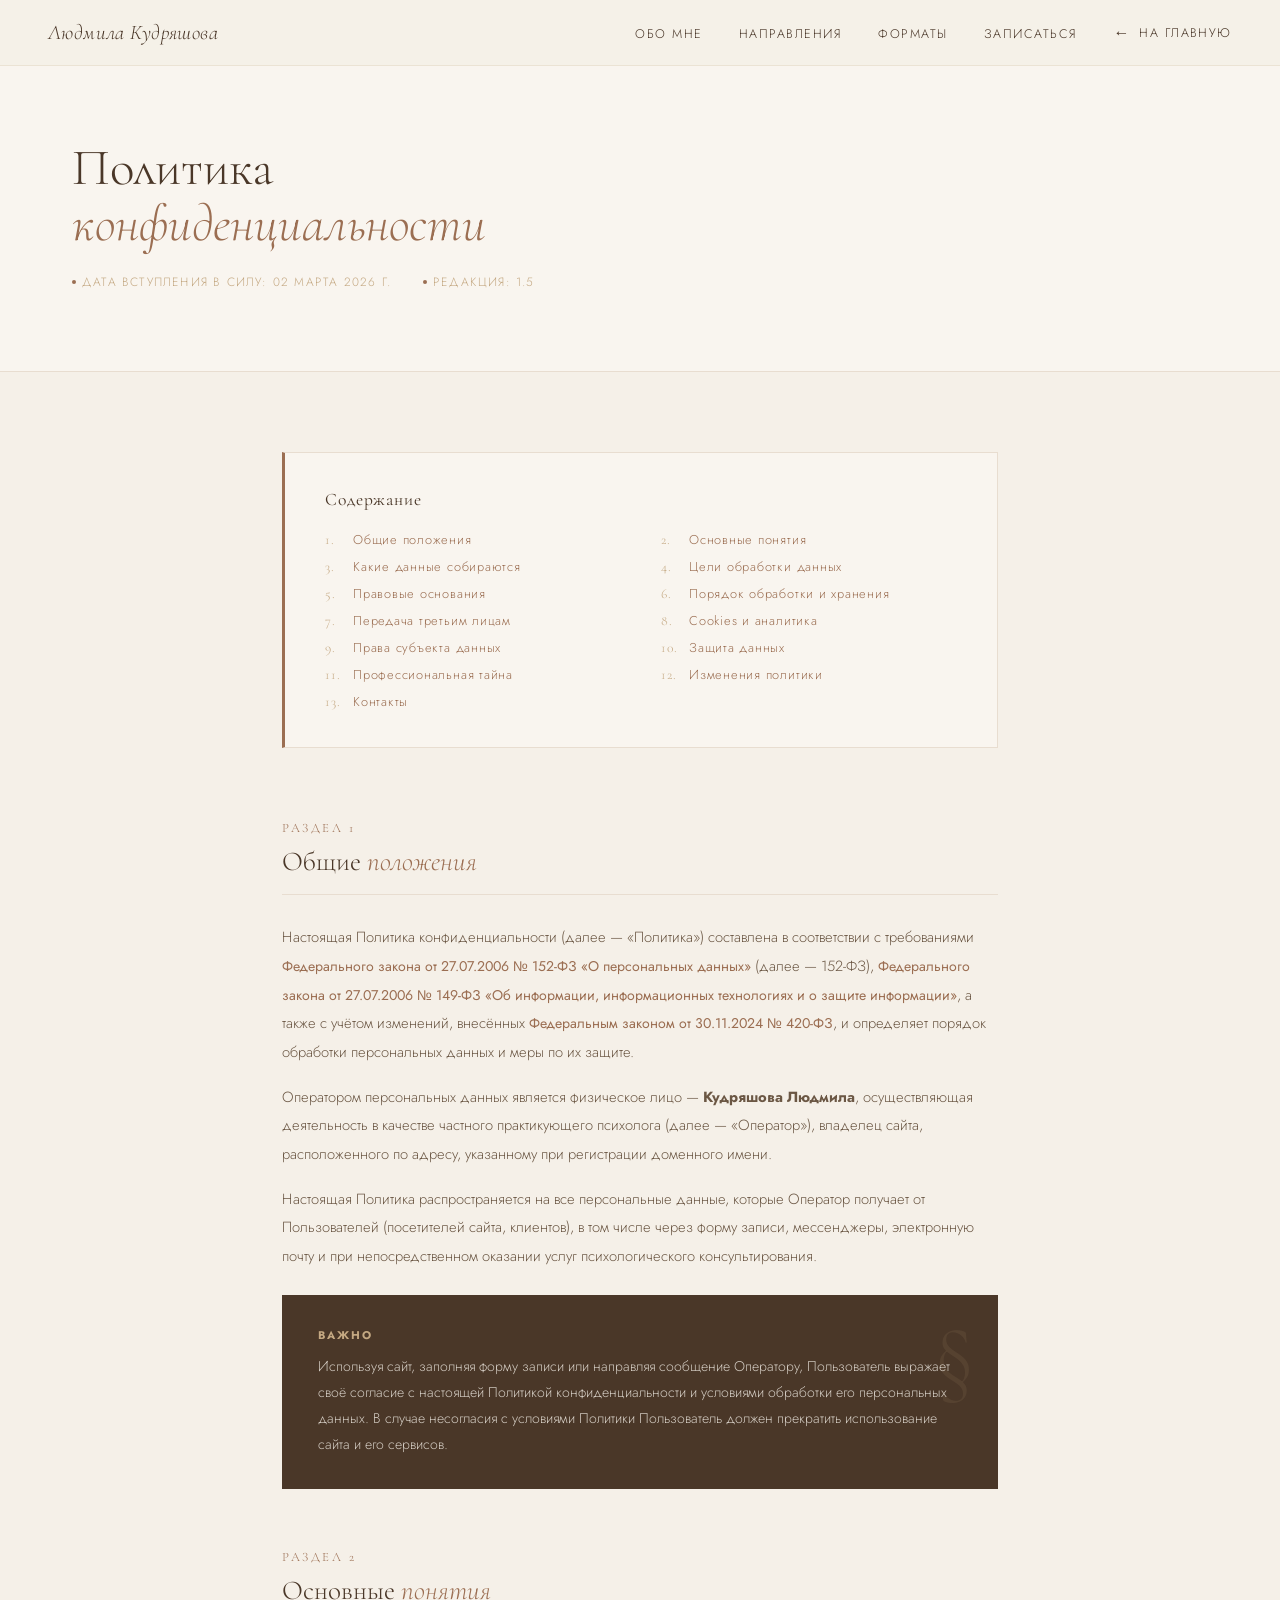
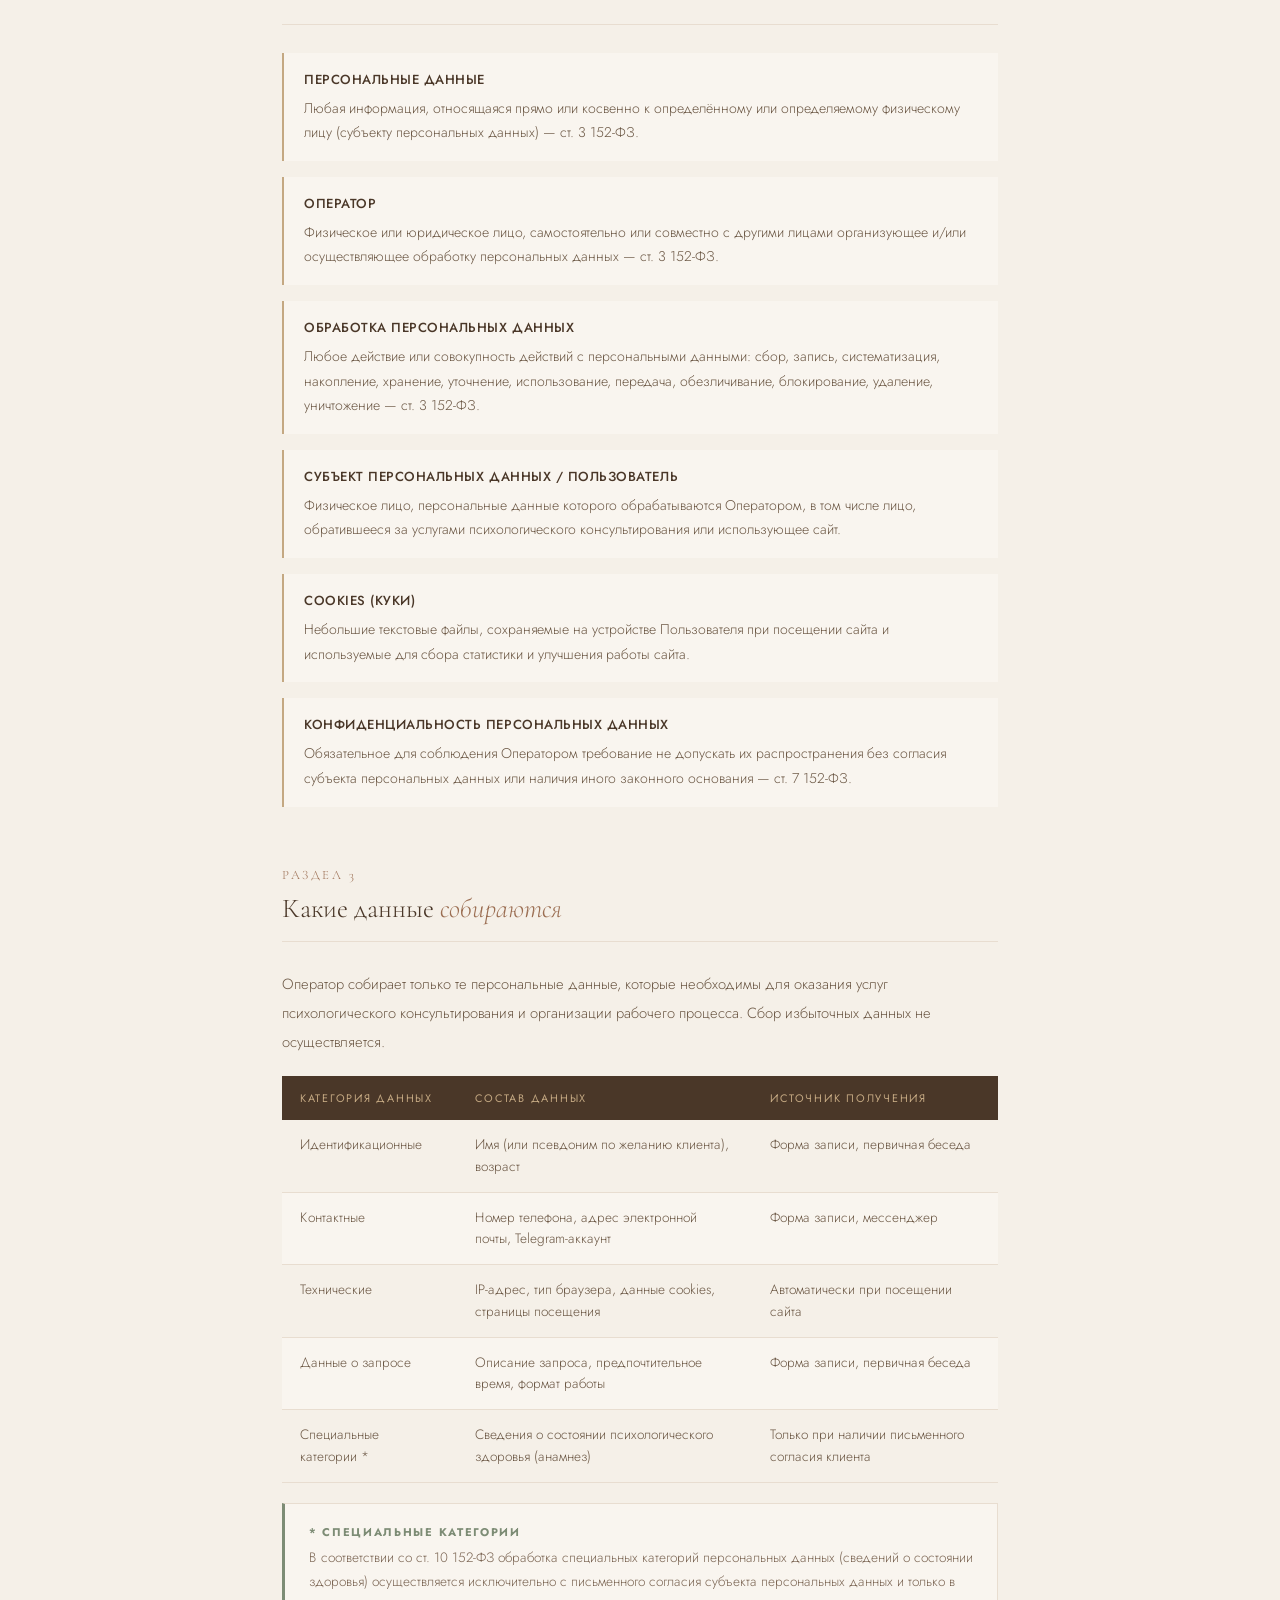
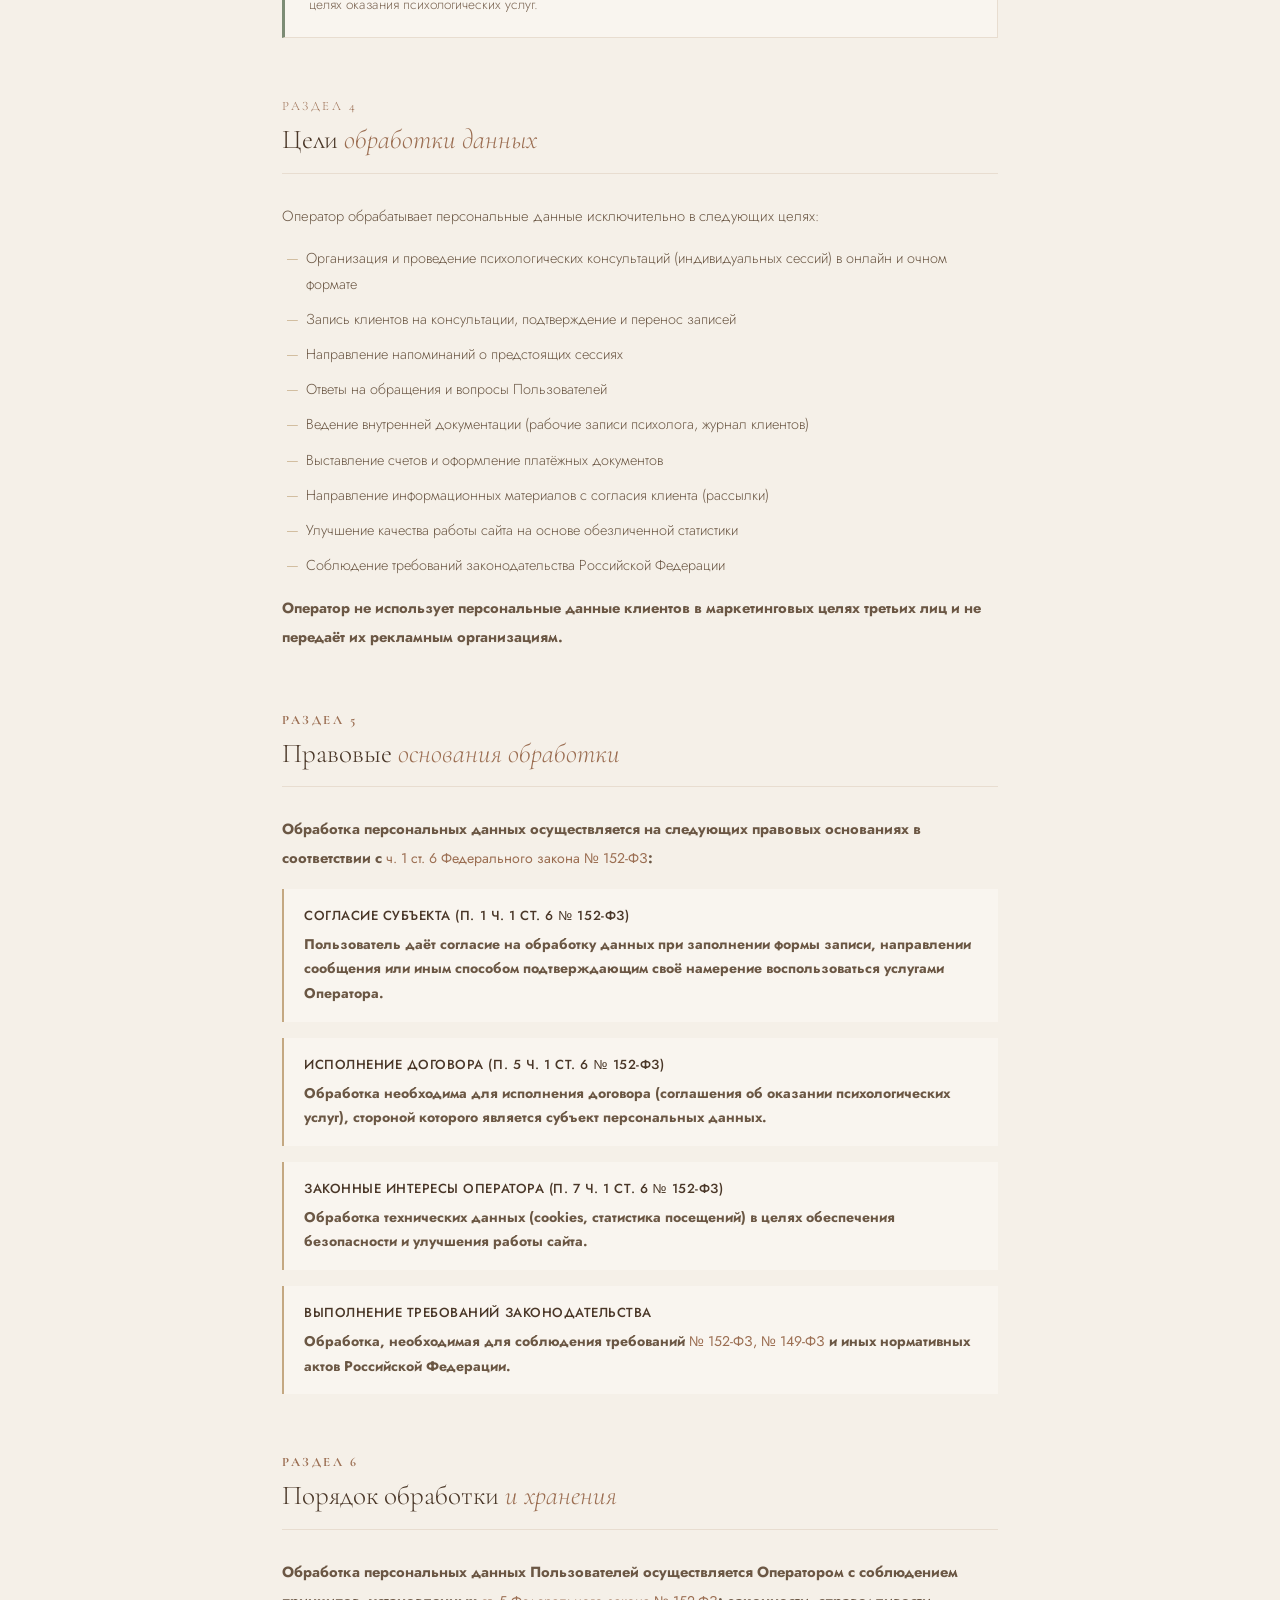
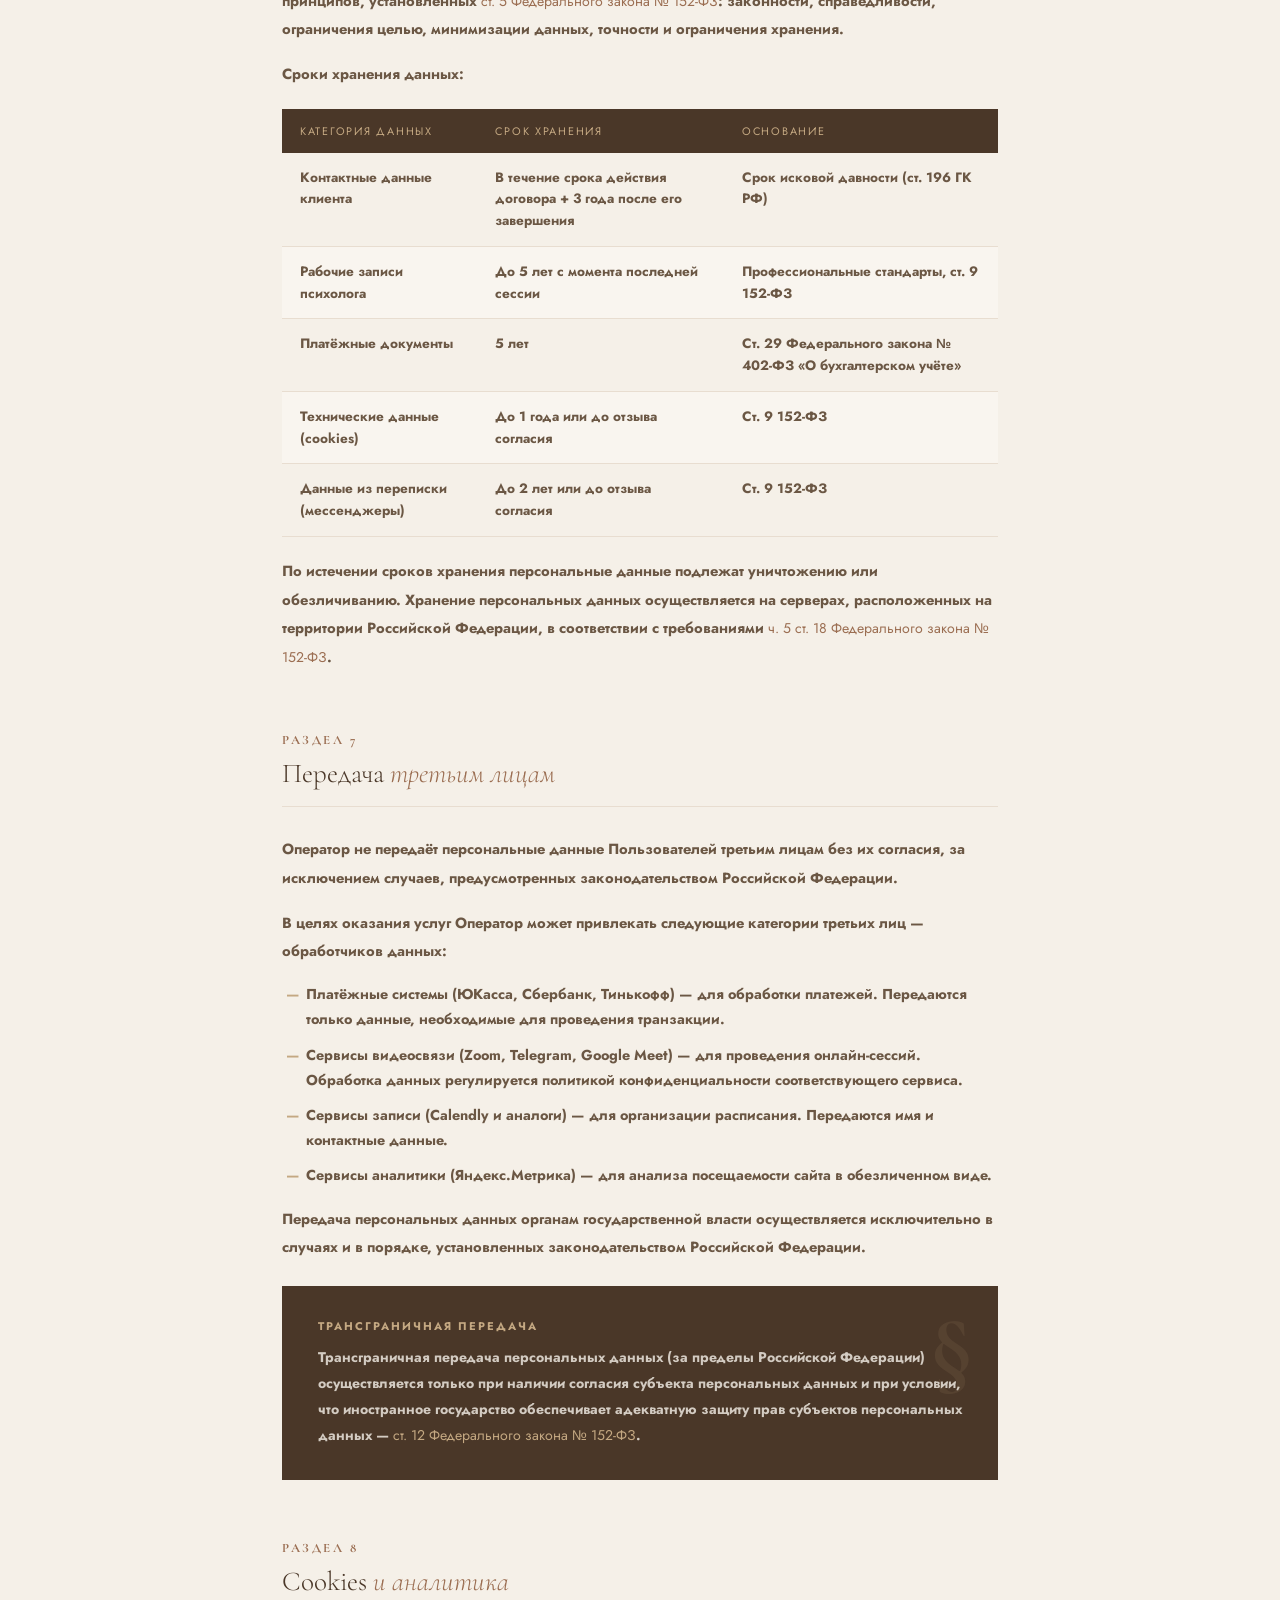
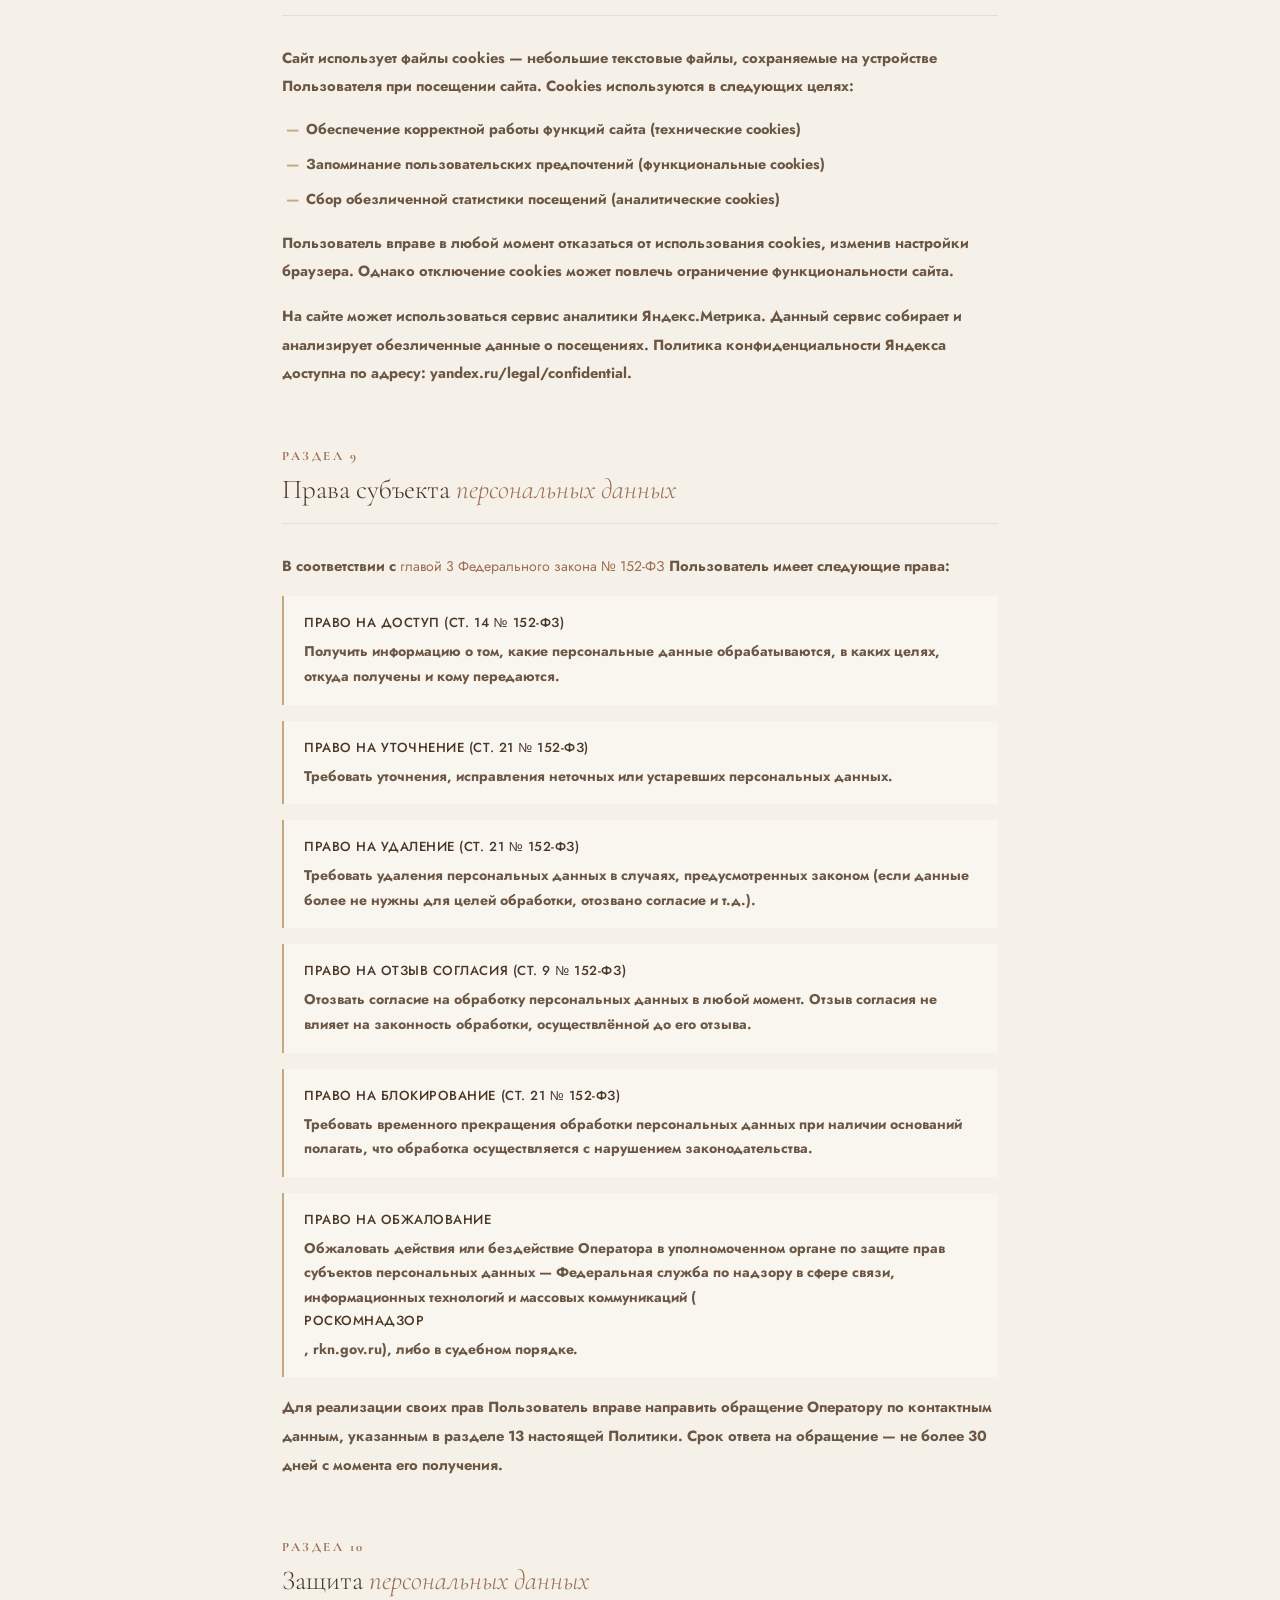
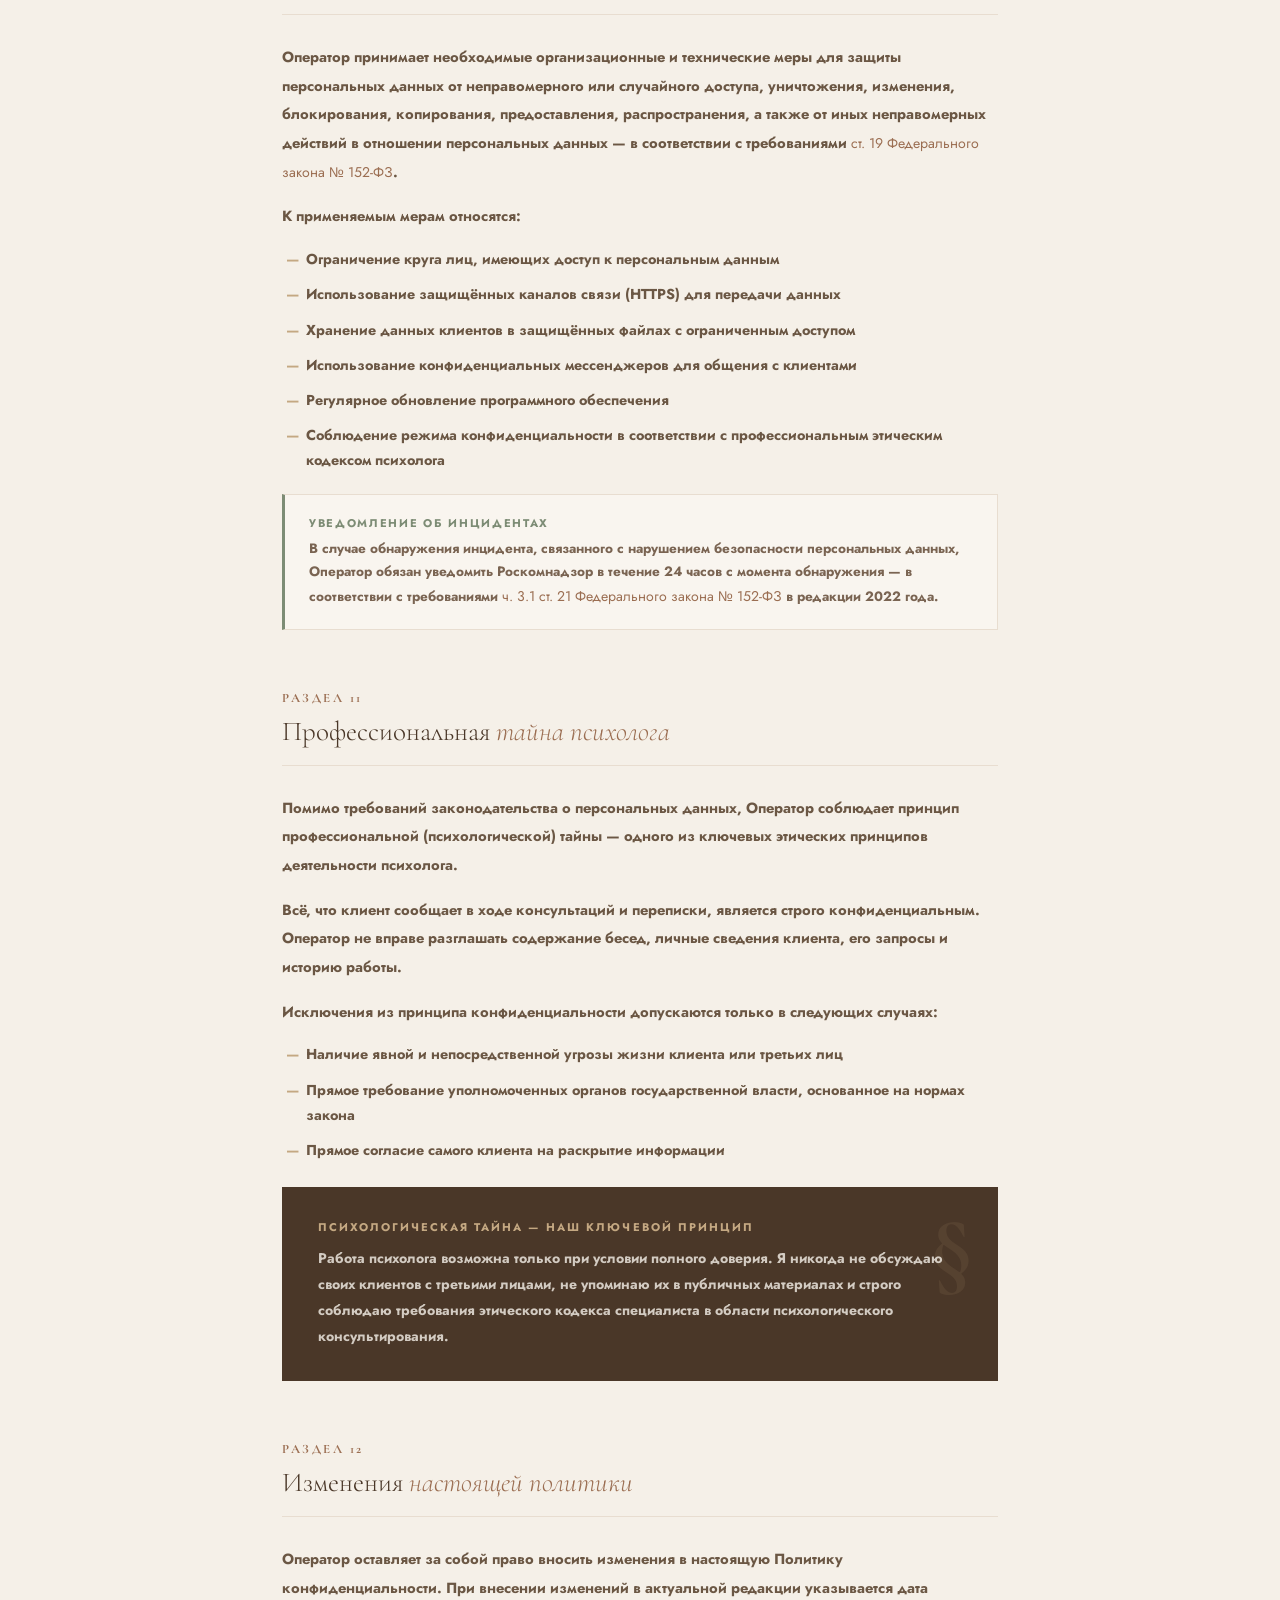
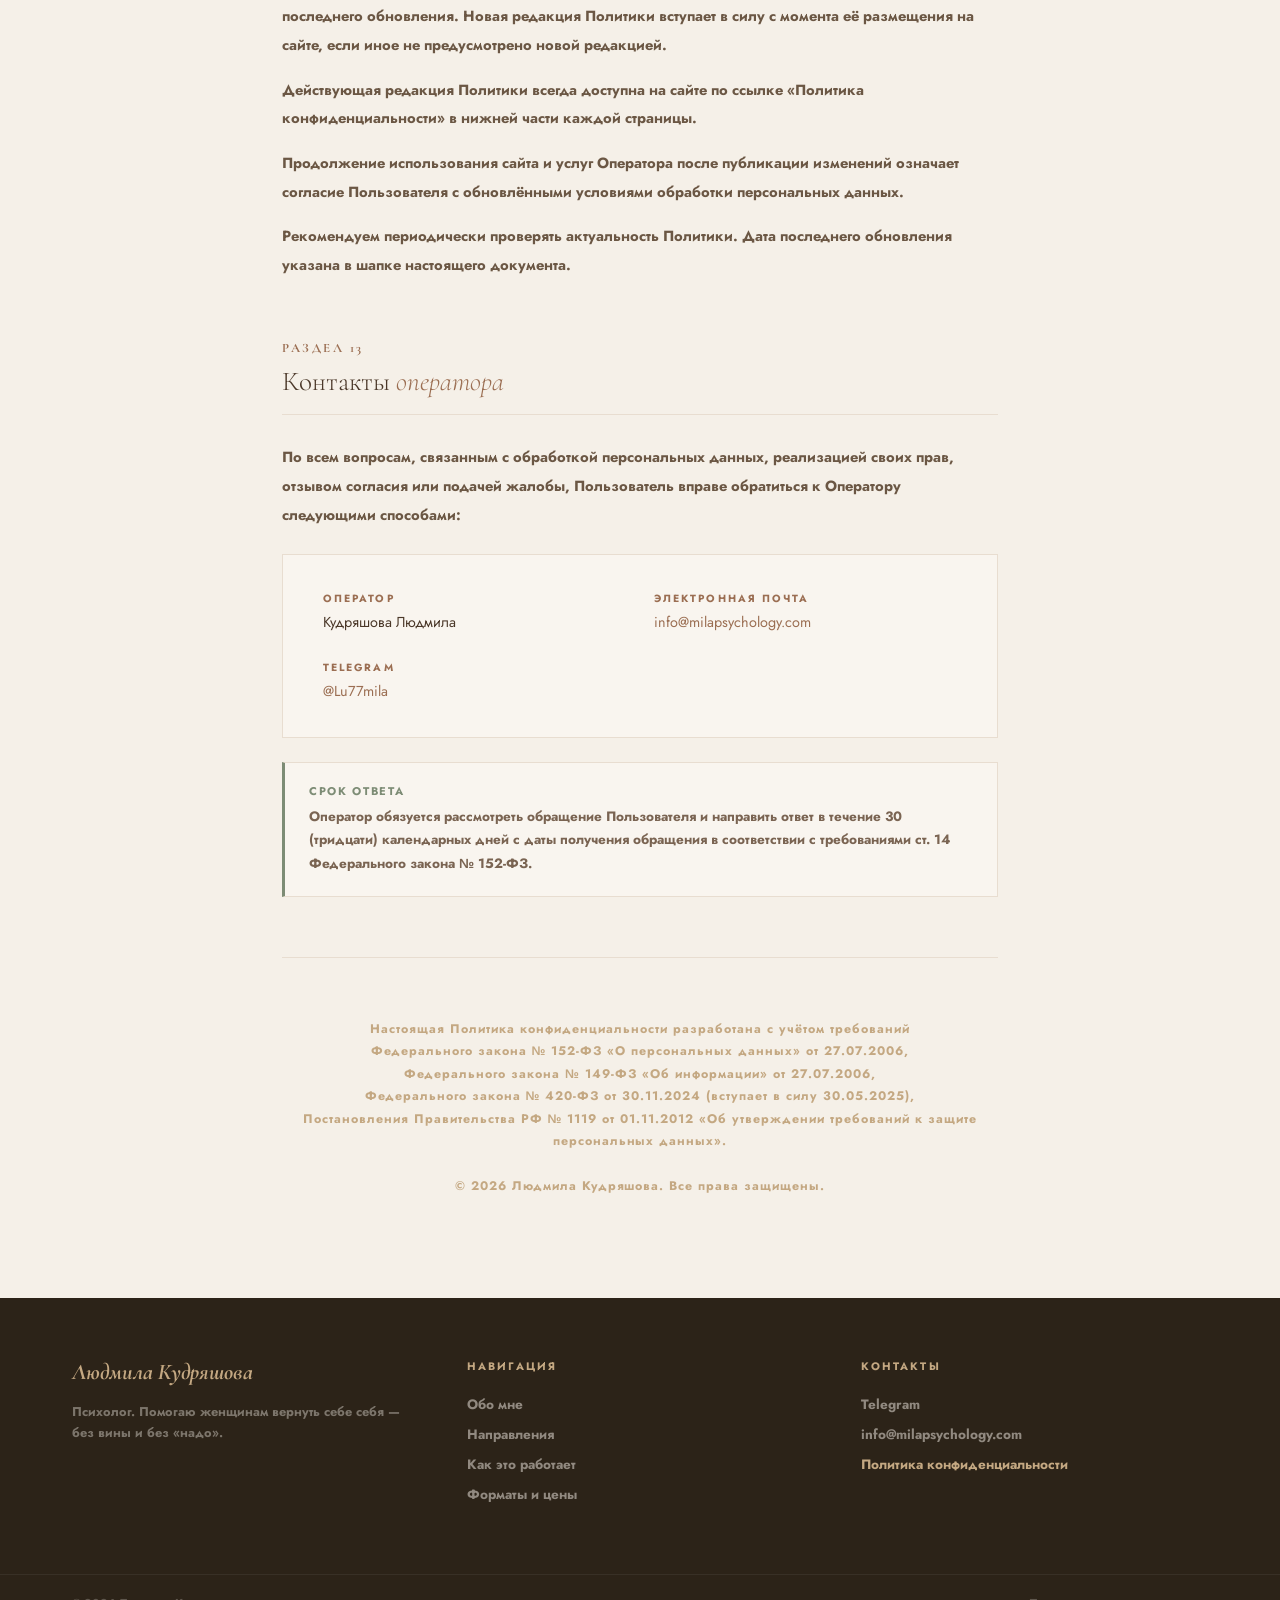
==== privacy-policy.html @ 228b4200 "Add files via upload" ====
<!DOCTYPE html>
<html lang="ru">
<head>
<meta charset="UTF-8">
<meta name="viewport" content="width=device-width, initial-scale=1.0">
<title>Политика конфиденциальности — Людмила Кудряшова</title>
<link href="https://fonts.googleapis.com/css2?family=Cormorant+Garamond:ital,wght@0,300;0,400;0,600;1,300;1,400&family=Jost:wght@300;400;500&display=swap" rel="stylesheet">
<style>
  :root {
    --cream: #F5F0E8;
    --warm: #E8DDD0;
    --clay: #C4A882;
    --terra: #9B6E52;
    --bark: #4A3728;
    --sage: #7D8C75;
    --ink: #2C2318;
    --soft: #F9F5EF;
  }

  * { margin: 0; padding: 0; box-sizing: border-box; }
  html { scroll-behavior: smooth; }

  body {
    background: var(--cream);
    color: var(--ink);
    font-family: 'Jost', sans-serif;
    font-weight: 300;
    overflow-x: hidden;
  }

  /* NAV */
  nav {
    position: fixed;
    top: 0; left: 0; right: 0;
    z-index: 100;
    padding: 20px 48px;
    display: flex;
    justify-content: space-between;
    align-items: center;
    background: rgba(245,240,232,0.92);
    backdrop-filter: blur(8px);
    border-bottom: 1px solid rgba(196,168,130,0.2);
  }

  .logo {
    font-family: 'Cormorant Garamond', serif;
    font-size: 1.3rem;
    font-style: italic;
    color: var(--bark);
    letter-spacing: 0.02em;
    text-decoration: none;
  }

  .nav-links {
    display: flex;
    gap: 36px;
    list-style: none;
    align-items: center;
  }

  .nav-links a {
    text-decoration: none;
    color: var(--bark);
    font-size: 0.78rem;
    letter-spacing: 0.12em;
    text-transform: uppercase;
    transition: color 0.3s;
  }

  .nav-links a:hover { color: var(--terra); }

  .nav-back {
    display: flex;
    align-items: center;
    gap: 8px;
    text-decoration: none;
    color: var(--terra);
    font-size: 0.78rem;
    letter-spacing: 0.12em;
    text-transform: uppercase;
    transition: color 0.3s;
  }

  .nav-back:hover { color: var(--bark); }
  .nav-back::before { content: '←'; font-size: 1rem; }

  /* HERO */
  .policy-hero {
    padding: 140px 72px 80px;
    background: var(--soft);
    border-bottom: 1px solid var(--warm);
    position: relative;
    overflow: hidden;
  }

  .hero-eyebrow {
    font-size: 0.72rem;
    letter-spacing: 0.2em;
    text-transform: uppercase;
    color: var(--terra);
    margin-bottom: 20px;
    display: block;
    opacity: 0;
    animation: fadeUp 0.7s 0.1s forwards;
  }

  .policy-hero h1 {
    font-family: 'Cormorant Garamond', serif;
    font-size: clamp(2.4rem, 4vw, 4rem);
    font-weight: 300;
    line-height: 1.1;
    color: var(--bark);
    margin-bottom: 20px;
    opacity: 0;
    animation: fadeUp 0.7s 0.25s forwards;
  }

  .policy-hero h1 em {
    font-style: italic;
    color: var(--terra);
  }

  .policy-hero-meta {
    display: flex;
    gap: 32px;
    flex-wrap: wrap;
    opacity: 0;
    animation: fadeUp 0.7s 0.4s forwards;
  }

  .meta-item {
    font-size: 0.75rem;
    letter-spacing: 0.1em;
    text-transform: uppercase;
    color: var(--clay);
    display: flex;
    align-items: center;
    gap: 6px;
  }

  .meta-item::before {
    content: '';
    width: 4px; height: 4px;
    background: var(--terra);
    border-radius: 50%;
  }

  /* BODY */
  .policy-body {
    max-width: 860px;
    margin: 0 auto;
    padding: 80px 72px 100px;
  }

  /* TOC */
  .toc {
    background: var(--soft);
    border: 1px solid var(--warm);
    border-left: 3px solid var(--terra);
    padding: 36px 40px;
    margin-bottom: 72px;
    opacity: 0;
    animation: fadeUp 0.7s 0.5s forwards;
  }

  .toc-title {
    font-family: 'Cormorant Garamond', serif;
    font-size: 1.1rem;
    font-weight: 400;
    color: var(--bark);
    margin-bottom: 20px;
    letter-spacing: 0.05em;
  }

  .toc-list {
    list-style: none;
    display: grid;
    grid-template-columns: 1fr 1fr;
    gap: 8px 40px;
  }

  .toc-list li a {
    text-decoration: none;
    color: var(--terra);
    font-size: 0.8rem;
    letter-spacing: 0.06em;
    transition: color 0.2s;
    display: flex;
    align-items: center;
    gap: 8px;
  }

  .toc-list li a:hover { color: var(--bark); }

  .toc-list li a::before {
    content: attr(data-num);
    font-family: 'Cormorant Garamond', serif;
    font-size: 0.85rem;
    color: var(--clay);
    min-width: 20px;
  }

  /* SECTIONS */
  .policy-section {
    margin-bottom: 60px;
    opacity: 0;
    transform: translateY(20px);
    transition: opacity 0.6s, transform 0.6s;
  }

  .policy-section.visible {
    opacity: 1;
    transform: translateY(0);
  }

  .section-num {
    font-family: 'Cormorant Garamond', serif;
    font-size: 0.8rem;
    letter-spacing: 0.2em;
    color: var(--terra);
    text-transform: uppercase;
    margin-bottom: 10px;
    display: block;
  }

  .section-title {
    font-family: 'Cormorant Garamond', serif;
    font-size: 1.7rem;
    font-weight: 300;
    color: var(--bark);
    margin-bottom: 28px;
    padding-bottom: 16px;
    border-bottom: 1px solid var(--warm);
    line-height: 1.2;
  }

  .section-title em {
    font-style: italic;
    color: var(--terra);
  }

  /* TEXT */
  .policy-section p {
    font-size: 0.92rem;
    line-height: 1.95;
    color: #6B5744;
    margin-bottom: 16px;
  }

  .policy-section p:last-child { margin-bottom: 0; }

  /* LAW REFS */
  .law-ref {
    display: inline;
    color: var(--terra);
    font-weight: 400;
    font-size: 0.88rem;
  }

  /* DEFINITION LIST */
  .def-list {
    list-style: none;
    display: flex;
    flex-direction: column;
    gap: 16px;
    margin: 8px 0 16px;
  }

  .def-list li {
    padding: 16px 20px;
    background: var(--soft);
    border-left: 2px solid var(--clay);
    font-size: 0.88rem;
    line-height: 1.75;
    color: #6B5744;
  }

  .def-list li strong {
    display: block;
    color: var(--bark);
    font-weight: 500;
    margin-bottom: 4px;
    font-size: 0.82rem;
    letter-spacing: 0.04em;
    text-transform: uppercase;
  }

  /* DATA TABLE */
  .data-table {
    width: 100%;
    border-collapse: collapse;
    margin: 20px 0;
    font-size: 0.85rem;
  }

  .data-table th {
    background: var(--bark);
    color: var(--clay);
    font-size: 0.68rem;
    letter-spacing: 0.16em;
    text-transform: uppercase;
    padding: 14px 18px;
    text-align: left;
    font-weight: 400;
  }

  .data-table td {
    padding: 14px 18px;
    border-bottom: 1px solid var(--warm);
    color: #6B5744;
    line-height: 1.6;
    vertical-align: top;
  }

  .data-table tr:nth-child(even) td { background: var(--soft); }
  .data-table tr:hover td { background: var(--warm); }

  /* BULLET LIST */
  .bullet-list {
    list-style: none;
    display: flex;
    flex-direction: column;
    gap: 10px;
    margin: 12px 0 16px;
    padding-left: 4px;
  }

  .bullet-list li {
    font-size: 0.9rem;
    line-height: 1.75;
    color: #6B5744;
    padding-left: 20px;
    position: relative;
  }

  .bullet-list li::before {
    content: '—';
    position: absolute;
    left: 0;
    color: var(--clay);
  }

  /* HIGHLIGHT BOX */
  .highlight-box {
    background: var(--bark);
    color: var(--cream);
    padding: 32px 36px;
    margin: 24px 0;
    position: relative;
    overflow: hidden;
  }

  .highlight-box::before {
    content: '§';
    position: absolute;
    right: 24px;
    top: 12px;
    font-family: 'Cormorant Garamond', serif;
    font-size: 6rem;
    color: rgba(196,168,130,0.1);
    line-height: 1;
  }

  .highlight-box p {
    color: rgba(245,240,232,0.8) !important;
    font-size: 0.88rem !important;
    line-height: 1.85 !important;
    position: relative;
    z-index: 1;
  }

  .highlight-box strong {
    color: var(--clay);
    display: block;
    font-size: 0.7rem;
    letter-spacing: 0.18em;
    text-transform: uppercase;
    margin-bottom: 10px;
  }

  /* NOTE BOX */
  .note-box {
    border: 1px solid var(--warm);
    border-left: 3px solid var(--sage);
    padding: 20px 24px;
    margin: 20px 0;
    background: var(--soft);
  }

  .note-box p {
    font-size: 0.85rem !important;
    color: #7A6452 !important;
    line-height: 1.75 !important;
    margin-bottom: 0 !important;
  }

  .note-box strong {
    color: var(--sage);
    font-size: 0.7rem;
    letter-spacing: 0.15em;
    text-transform: uppercase;
    display: block;
    margin-bottom: 6px;
  }

  /* CONTACT BLOCK */
  .contact-block {
    background: var(--soft);
    border: 1px solid var(--warm);
    padding: 36px 40px;
    margin-top: 24px;
    display: grid;
    grid-template-columns: 1fr 1fr;
    gap: 28px;
  }

  .contact-item {}

  .contact-label {
    font-size: 0.65rem;
    letter-spacing: 0.2em;
    text-transform: uppercase;
    color: var(--terra);
    margin-bottom: 6px;
  }

  .contact-value {
    font-size: 0.9rem;
    color: var(--bark);
    font-weight: 400;
  }

  .contact-value a {
    color: var(--terra);
    text-decoration: none;
    transition: color 0.2s;
  }

  .contact-value a:hover { color: var(--bark); }

  /* DIVIDER */
  .section-divider {
    border: none;
    border-top: 1px solid var(--warm);
    margin: 60px 0;
  }

  /* FOOTER */
  footer {
    background: var(--ink);
    padding: 60px 72px;
    display: grid;
    grid-template-columns: 1fr 1fr 1fr;
    gap: 48px;
    color: rgba(245,240,232,0.5);
  }

  .footer-brand {
    font-family: 'Cormorant Garamond', serif;
    font-size: 1.4rem;
    font-style: italic;
    color: var(--clay);
    margin-bottom: 16px;
  }

  .footer-tagline {
    font-size: 0.8rem;
    line-height: 1.7;
    color: rgba(245,240,232,0.4);
  }

  .footer-col h4 {
    font-size: 0.68rem;
    letter-spacing: 0.2em;
    text-transform: uppercase;
    color: var(--clay);
    margin-bottom: 20px;
  }

  .footer-col a, .footer-col p {
    display: block;
    font-size: 0.85rem;
    color: rgba(245,240,232,0.5);
    text-decoration: none;
    margin-bottom: 10px;
    transition: color 0.3s;
  }

  .footer-col a:hover { color: var(--clay); }

  .footer-bottom {
    background: var(--ink);
    padding: 20px 72px;
    border-top: 1px solid rgba(255,255,255,0.06);
    display: flex;
    justify-content: space-between;
    font-size: 0.72rem;
    color: rgba(245,240,232,0.25);
  }

  /* ANIMATIONS */
  @keyframes fadeUp {
    from { opacity: 0; transform: translateY(20px); }
    to   { opacity: 1; transform: translateY(0); }
  }

  /* MOBILE */
  @media (max-width: 900px) {
    nav { padding: 16px 24px; }
    .nav-links { display: none; }
    .policy-hero { padding: 110px 24px 48px; }
    .policy-body { padding: 40px 24px 60px; }
    .toc-list { grid-template-columns: 1fr; }
    .contact-block { grid-template-columns: 1fr; gap: 20px; }
    .data-table { font-size: 0.78rem; }
    .data-table th, .data-table td { padding: 10px 12px; }
    footer { grid-template-columns: 1fr; padding: 40px 24px; }
    .footer-bottom { padding: 16px 24px; flex-direction: column; gap: 8px; }
  }
</style>
</head>
<body>

<!-- NAV -->
<nav>
  <a href="index.html" class="logo">Людмила Кудряшова</a>
  <ul class="nav-links">
    <li><a href="index.html#about">Обо мне</a></li>
    <li><a href="index.html#themes">Направления</a></li>
    <li><a href="index.html#formats">Форматы</a></li>
    <li><a href="index.html#contact">Записаться</a></li>
    <li><a href="index.html" class="nav-back">На главную</a></li>
  </ul>
</nav>

<!-- HERO -->
<div class="policy-hero">
  <h1>Политика<br><em>конфиденциальности</em></h1>
  <div class="policy-hero-meta">
    <span class="meta-item">Дата вступления в силу: 02 марта 2026 г.</span>
    <span class="meta-item">Редакция: 1.5</span>
  </div>
</div>

<!-- BODY -->
<div class="policy-body">

  <!-- TOC -->
  <div class="toc">
    <div class="toc-title">Содержание</div>
    <ul class="toc-list">
      <li><a href="#s1" data-num="1.">Общие положения</a></li>
      <li><a href="#s2" data-num="2.">Основные понятия</a></li>
      <li><a href="#s3" data-num="3.">Какие данные собираются</a></li>
      <li><a href="#s4" data-num="4.">Цели обработки данных</a></li>
      <li><a href="#s5" data-num="5.">Правовые основания</a></li>
      <li><a href="#s6" data-num="6.">Порядок обработки и хранения</a></li>
      <li><a href="#s7" data-num="7.">Передача третьим лицам</a></li>
      <li><a href="#s8" data-num="8.">Cookies и аналитика</a></li>
      <li><a href="#s9" data-num="9.">Права субъекта данных</a></li>
      <li><a href="#s10" data-num="10.">Защита данных</a></li>
      <li><a href="#s11" data-num="11.">Профессиональная тайна</a></li>
      <li><a href="#s12" data-num="12.">Изменения политики</a></li>
      <li><a href="#s13" data-num="13.">Контакты</a></li>
    </ul>
  </div>

  <!-- 1 -->
  <div class="policy-section" id="s1">
    <span class="section-num">Раздел 1</span>
    <h2 class="section-title">Общие <em>положения</em></h2>

    <p>Настоящая Политика конфиденциальности (далее — «Политика») составлена в соответствии с требованиями <span class="law-ref">Федерального закона от 27.07.2006 № 152-ФЗ «О персональных данных»</span> (далее — 152-ФЗ), <span class="law-ref">Федерального закона от 27.07.2006 № 149-ФЗ «Об информации, информационных технологиях и о защите информации»</span>, а также с учётом изменений, внесённых <span class="law-ref">Федеральным законом от 30.11.2024 № 420-ФЗ</span>, и определяет порядок обработки персональных данных и меры по их защите.</p>

    <p>Оператором персональных данных является физическое лицо — <strong>Кудряшова Людмила</strong>, осуществляющая деятельность в качестве частного практикующего психолога (далее — «Оператор»), владелец сайта, расположенного по адресу, указанному при регистрации доменного имени.</p>

    <p>Настоящая Политика распространяется на все персональные данные, которые Оператор получает от Пользователей (посетителей сайта, клиентов), в том числе через форму записи, мессенджеры, электронную почту и при непосредственном оказании услуг психологического консультирования.</p>

    <div class="highlight-box">
      <strong>Важно</strong>
      <p>Используя сайт, заполняя форму записи или направляя сообщение Оператору, Пользователь выражает своё согласие с настоящей Политикой конфиденциальности и условиями обработки его персональных данных. В случае несогласия с условиями Политики Пользователь должен прекратить использование сайта и его сервисов.</p>
    </div>
  </div>

  <!-- 2 -->
  <div class="policy-section" id="s2">
    <span class="section-num">Раздел 2</span>
    <h2 class="section-title">Основные <em>понятия</em></h2>

    <ul class="def-list">
      <li>
        <strong>Персональные данные</strong>
        Любая информация, относящаяся прямо или косвенно к определённому или определяемому физическому лицу (субъекту персональных данных) — ст. 3 152-ФЗ.
      </li>
      <li>
        <strong>Оператор</strong>
        Физическое или юридическое лицо, самостоятельно или совместно с другими лицами организующее и/или осуществляющее обработку персональных данных — ст. 3 152-ФЗ.
      </li>
      <li>
        <strong>Обработка персональных данных</strong>
        Любое действие или совокупность действий с персональными данными: сбор, запись, систематизация, накопление, хранение, уточнение, использование, передача, обезличивание, блокирование, удаление, уничтожение — ст. 3 152-ФЗ.
      </li>
      <li>
        <strong>Субъект персональных данных / Пользователь</strong>
        Физическое лицо, персональные данные которого обрабатываются Оператором, в том числе лицо, обратившееся за услугами психологического консультирования или использующее сайт.
      </li>
      <li>
        <strong>Cookies (куки)</strong>
        Небольшие текстовые файлы, сохраняемые на устройстве Пользователя при посещении сайта и используемые для сбора статистики и улучшения работы сайта.
      </li>
      <li>
        <strong>Конфиденциальность персональных данных</strong>
        Обязательное для соблюдения Оператором требование не допускать их распространения без согласия субъекта персональных данных или наличия иного законного основания — ст. 7 152-ФЗ.
      </li>
    </ul>
  </div>

  <!-- 3 -->
  <div class="policy-section" id="s3">
    <span class="section-num">Раздел 3</span>
    <h2 class="section-title">Какие данные <em>собираются</em></h2>

    <p>Оператор собирает только те персональные данные, которые необходимы для оказания услуг психологического консультирования и организации рабочего процесса. Сбор избыточных данных не осуществляется.</p>

    <table class="data-table">
      <thead>
        <tr>
          <th>Категория данных</th>
          <th>Состав данных</th>
          <th>Источник получения</th>
        </tr>
      </thead>
      <tbody>
        <tr>
          <td>Идентификационные</td>
          <td>Имя (или псевдоним по желанию клиента), возраст</td>
          <td>Форма записи, первичная беседа</td>
        </tr>
        <tr>
          <td>Контактные</td>
          <td>Номер телефона, адрес электронной почты, Telegram-аккаунт</td>
          <td>Форма записи, мессенджер</td>
        </tr>
        <tr>
          <td>Технические</td>
          <td>IP-адрес, тип браузера, данные cookies, страницы посещения</td>
          <td>Автоматически при посещении сайта</td>
        </tr>
        <tr>
          <td>Данные о запросе</td>
          <td>Описание запроса, предпочтительное время, формат работы</td>
          <td>Форма записи, первичная беседа</td>
        </tr>
        <tr>
          <td>Специальные категории *</td>
          <td>Сведения о состоянии психологического здоровья (анамнез)</td>
          <td>Только при наличии письменного согласия клиента</td>
        </tr>
      </tbody>
    </table>

    <div class="note-box">
      <strong>* Специальные категории</strong>
      <p>В соответствии со ст. 10 152-ФЗ обработка специальных категорий персональных данных (сведений о состоянии здоровья) осуществляется исключительно с письменного согласия субъекта персональных данных и только в целях оказания психологических услуг.</p>
    </div>
  </div>

  <!-- 4 -->
  <div class="policy-section" id="s4">
    <span class="section-num">Раздел 4</span>
    <h2 class="section-title">Цели <em>обработки данных</em></h2>

    <p>Оператор обрабатывает персональные данные исключительно в следующих целях:</p>

    <ul class="bullet-list">
      <li>Организация и проведение психологических консультаций (индивидуальных сессий) в онлайн и очном формате</li>
      <li>Запись клиентов на консультации, подтверждение и перенос записей</li>
      <li>Направление напоминаний о предстоящих сессиях</li>
      <li>Ответы на обращения и вопросы Пользователей</li>
      <li>Ведение внутренней документации (рабочие записи психолога, журнал клиентов)</li>
      <li>Выставление счетов и оформление платёжных документов</li>
      <li>Направление информационных материалов с согласия клиента (рассылки)</li>
      <li>Улучшение качества работы сайта на основе обезличенной статистики</li>
      <li>Соблюдение требований законодательства Российской Федерации</li>
    </ul>

    <p><b>Оператор не использует персональные данные клиентов в маркетинговых целях третьих лиц и не передаёт их рекламным организациям.<b></p>
  </div>

  <!-- 5 -->
  <div class="policy-section" id="s5">
    <span class="section-num">Раздел 5</span>
    <h2 class="section-title">Правовые <em>основания обработки</em></h2>

    <p>Обработка персональных данных осуществляется на следующих правовых основаниях в соответствии с <span class="law-ref">ч. 1 ст. 6 Федерального закона № 152-ФЗ</span>:</p>

    <ul class="def-list">
      <li>
        <strong>Согласие субъекта (п. 1 ч. 1 ст. 6 № 152-ФЗ)</strong>
        Пользователь даёт согласие на обработку данных при заполнении формы записи, направлении сообщения или иным способом подтверждающим своё намерение воспользоваться услугами Оператора.
      </li>
      <li>
        <strong>Исполнение договора (п. 5 ч. 1 ст. 6 № 152-ФЗ)</strong>
        Обработка необходима для исполнения договора (соглашения об оказании психологических услуг), стороной которого является субъект персональных данных.
      </li>
      <li>
        <strong>Законные интересы оператора (п. 7 ч. 1 ст. 6 № 152-ФЗ)</strong>
        Обработка технических данных (cookies, статистика посещений) в целях обеспечения безопасности и улучшения работы сайта.
      </li>
      <li>
        <strong>Выполнение требований законодательства</strong>
        Обработка, необходимая для соблюдения требований <span class="law-ref">№ 152-ФЗ, № 149-ФЗ</span> и иных нормативных актов Российской Федерации.
      </li>
    </ul>
  </div>

  <!-- 6 -->
  <div class="policy-section" id="s6">
    <span class="section-num">Раздел 6</span>
    <h2 class="section-title">Порядок обработки <em>и хранения</em></h2>

    <p>Обработка персональных данных Пользователей осуществляется Оператором с соблюдением принципов, установленных <span class="law-ref">ст. 5 Федерального закона № 152-ФЗ</span>: законности, справедливости, ограничения целью, минимизации данных, точности и ограничения хранения.</p>

    <p><strong>Сроки хранения данных:</strong></p>

    <table class="data-table">
      <thead>
        <tr>
          <th>Категория данных</th>
          <th>Срок хранения</th>
          <th>Основание</th>
        </tr>
      </thead>
      <tbody>
        <tr>
          <td>Контактные данные клиента</td>
          <td>В течение срока действия договора + 3 года после его завершения</td>
          <td>Срок исковой давности (ст. 196 ГК РФ)</td>
        </tr>
        <tr>
          <td>Рабочие записи психолога</td>
          <td>До 5 лет с момента последней сессии</td>
          <td>Профессиональные стандарты, ст. 9 152-ФЗ</td>
        </tr>
        <tr>
          <td>Платёжные документы</td>
          <td>5 лет</td>
          <td>Ст. 29 Федерального закона № 402-ФЗ «О бухгалтерском учёте»</td>
        </tr>
        <tr>
          <td>Технические данные (cookies)</td>
          <td>До 1 года или до отзыва согласия</td>
          <td>Ст. 9 152-ФЗ</td>
        </tr>
        <tr>
          <td>Данные из переписки (мессенджеры)</td>
          <td>До 2 лет или до отзыва согласия</td>
          <td>Ст. 9 152-ФЗ</td>
        </tr>
      </tbody>
    </table>

    <p>По истечении сроков хранения персональные данные подлежат уничтожению или обезличиванию. Хранение персональных данных осуществляется на серверах, расположенных на территории Российской Федерации, в соответствии с требованиями <span class="law-ref">ч. 5 ст. 18 Федерального закона № 152-ФЗ</span>.</p>
  </div>

  <!-- 7 -->
  <div class="policy-section" id="s7">
    <span class="section-num">Раздел 7</span>
    <h2 class="section-title">Передача <em>третьим лицам</em></h2>

    <p>Оператор не передаёт персональные данные Пользователей третьим лицам без их согласия, за исключением случаев, предусмотренных законодательством Российской Федерации.</p>

    <p>В целях оказания услуг Оператор может привлекать следующие категории третьих лиц — обработчиков данных:</p>

    <ul class="bullet-list">
      <li><strong>Платёжные системы</strong> (ЮКасса, Сбербанк, Тинькофф) — для обработки платежей. Передаются только данные, необходимые для проведения транзакции.</li>
      <li><strong>Сервисы видеосвязи</strong> (Zoom, Telegram, Google Meet) — для проведения онлайн-сессий. Обработка данных регулируется политикой конфиденциальности соответствующего сервиса.</li>
      <li><strong>Сервисы записи</strong> (Calendly и аналоги) — для организации расписания. Передаются имя и контактные данные.</li>
      <li><strong>Сервисы аналитики</strong> (Яндекс.Метрика) — для анализа посещаемости сайта в обезличенном виде.</li>
    </ul>

    <p>Передача персональных данных органам государственной власти осуществляется исключительно в случаях и в порядке, установленных законодательством Российской Федерации.</p>

    <div class="highlight-box">
      <strong>Трансграничная передача</strong>
      <p>Трансграничная передача персональных данных (за пределы Российской Федерации) осуществляется только при наличии согласия субъекта персональных данных и при условии, что иностранное государство обеспечивает адекватную защиту прав субъектов персональных данных — <span class="law-ref" style="color: var(--clay);">ст. 12 Федерального закона № 152-ФЗ</span>.</p>
    </div>
  </div>

  <!-- 8 -->
  <div class="policy-section" id="s8">
    <span class="section-num">Раздел 8</span>
    <h2 class="section-title">Cookies <em>и аналитика</em></h2>

    <p>Сайт использует файлы cookies — небольшие текстовые файлы, сохраняемые на устройстве Пользователя при посещении сайта. Cookies используются в следующих целях:</p>

    <ul class="bullet-list">
      <li>Обеспечение корректной работы функций сайта (технические cookies)</li>
      <li>Запоминание пользовательских предпочтений (функциональные cookies)</li>
      <li>Сбор обезличенной статистики посещений (аналитические cookies)</li>
    </ul>

    <p>Пользователь вправе в любой момент отказаться от использования cookies, изменив настройки браузера. Однако отключение cookies может повлечь ограничение функциональности сайта.</p>

    <p>На сайте может использоваться сервис аналитики <strong>Яндекс.Метрика</strong>. Данный сервис собирает и анализирует обезличенные данные о посещениях. Политика конфиденциальности Яндекса доступна по адресу: yandex.ru/legal/confidential.</p>
  </div>

  <!-- 9 -->
  <div class="policy-section" id="s9">
    <span class="section-num">Раздел 9</span>
    <h2 class="section-title">Права субъекта <em>персональных данных</em></h2>

    <p>В соответствии с <span class="law-ref">главой 3 Федерального закона № 152-ФЗ</span> Пользователь имеет следующие права:</p>

    <ul class="def-list">
      <li>
        <strong>Право на доступ (ст. 14 № 152-ФЗ)</strong>
        Получить информацию о том, какие персональные данные обрабатываются, в каких целях, откуда получены и кому передаются.
      </li>
      <li>
        <strong>Право на уточнение (ст. 21 № 152-ФЗ)</strong>
        Требовать уточнения, исправления неточных или устаревших персональных данных.
      </li>
      <li>
        <strong>Право на удаление (ст. 21 № 152-ФЗ)</strong>
        Требовать удаления персональных данных в случаях, предусмотренных законом (если данные более не нужны для целей обработки, отозвано согласие и т.д.).
      </li>
      <li>
        <strong>Право на отзыв согласия (ст. 9 № 152-ФЗ)</strong>
        Отозвать согласие на обработку персональных данных в любой момент. Отзыв согласия не влияет на законность обработки, осуществлённой до его отзыва.
      </li>
      <li>
        <strong>Право на блокирование (ст. 21 № 152-ФЗ)</strong>
        Требовать временного прекращения обработки персональных данных при наличии оснований полагать, что обработка осуществляется с нарушением законодательства.
      </li>
      <li>
        <strong>Право на обжалование</strong>
        Обжаловать действия или бездействие Оператора в уполномоченном органе по защите прав субъектов персональных данных — Федеральная служба по надзору в сфере связи, информационных технологий и массовых коммуникаций (<strong>Роскомнадзор</strong>, rkn.gov.ru), либо в судебном порядке.
      </li>
    </ul>

    <p>Для реализации своих прав Пользователь вправе направить обращение Оператору по контактным данным, указанным в разделе 13 настоящей Политики. Срок ответа на обращение — не более <strong>30 дней</strong> с момента его получения.</p>
  </div>

  <!-- 10 -->
  <div class="policy-section" id="s10">
    <span class="section-num">Раздел 10</span>
    <h2 class="section-title">Защита <em>персональных данных</em></h2>

    <p>Оператор принимает необходимые организационные и технические меры для защиты персональных данных от неправомерного или случайного доступа, уничтожения, изменения, блокирования, копирования, предоставления, распространения, а также от иных неправомерных действий в отношении персональных данных — в соответствии с требованиями <span class="law-ref">ст. 19 Федерального закона № 152-ФЗ</span>.</p>

    <p>К применяемым мерам относятся:</p>

    <ul class="bullet-list">
      <li>Ограничение круга лиц, имеющих доступ к персональным данным</li>
      <li>Использование защищённых каналов связи (HTTPS) для передачи данных</li>
      <li>Хранение данных клиентов в защищённых файлах с ограниченным доступом</li>
      <li>Использование конфиденциальных мессенджеров для общения с клиентами</li>
      <li>Регулярное обновление программного обеспечения</li>
      <li>Соблюдение режима конфиденциальности в соответствии с профессиональным этическим кодексом психолога</li>
    </ul>

    <div class="note-box">
      <strong>Уведомление об инцидентах</strong>
      <p>В случае обнаружения инцидента, связанного с нарушением безопасности персональных данных, Оператор обязан уведомить Роскомнадзор в течение 24 часов с момента обнаружения — в соответствии с требованиями <span class="law-ref">ч. 3.1 ст. 21 Федерального закона № 152-ФЗ</span> в редакции 2022 года.</p>
    </div>
  </div>

  <!-- 11 -->
  <div class="policy-section" id="s11">
    <span class="section-num">Раздел 11</span>
    <h2 class="section-title">Профессиональная <em>тайна психолога</em></h2>

    <p>Помимо требований законодательства о персональных данных, Оператор соблюдает принцип <strong>профессиональной (психологической) тайны</strong> — одного из ключевых этических принципов деятельности психолога.</p>

    <p>Всё, что клиент сообщает в ходе консультаций и переписки, является строго конфиденциальным. Оператор не вправе разглашать содержание бесед, личные сведения клиента, его запросы и историю работы.</p>

    <p>Исключения из принципа конфиденциальности допускаются только в следующих случаях:</p>

    <ul class="bullet-list">
      <li>Наличие явной и непосредственной угрозы жизни клиента или третьих лиц</li>
      <li>Прямое требование уполномоченных органов государственной власти, основанное на нормах закона</li>
      <li>Прямое согласие самого клиента на раскрытие информации</li>
    </ul>

    <div class="highlight-box">
      <strong>Психологическая тайна — наш ключевой принцип</strong>
      <p>Работа психолога возможна только при условии полного доверия. Я никогда не обсуждаю своих клиентов с третьими лицами, не упоминаю их в публичных материалах и строго соблюдаю требования этического кодекса специалиста в области психологического консультирования.</p>
    </div>
  </div>

  <!-- 12 -->
  <div class="policy-section" id="s12">
    <span class="section-num">Раздел 12</span>
    <h2 class="section-title">Изменения <em>настоящей политики</em></h2>

    <p>Оператор оставляет за собой право вносить изменения в настоящую Политику конфиденциальности. При внесении изменений в актуальной редакции указывается дата последнего обновления. Новая редакция Политики вступает в силу с момента её размещения на сайте, если иное не предусмотрено новой редакцией.</p>

    <p>Действующая редакция Политики всегда доступна на сайте по ссылке «Политика конфиденциальности» в нижней части каждой страницы.</p>

    <p>Продолжение использования сайта и услуг Оператора после публикации изменений означает согласие Пользователя с обновлёнными условиями обработки персональных данных.</p>

    <p>Рекомендуем периодически проверять актуальность Политики. Дата последнего обновления указана в шапке настоящего документа.</p>
  </div>

  <!-- 13 -->
  <div class="policy-section" id="s13">
    <span class="section-num">Раздел 13</span>
    <h2 class="section-title">Контакты <em>оператора</em></h2>

    <p>По всем вопросам, связанным с обработкой персональных данных, реализацией своих прав, отзывом согласия или подачей жалобы, Пользователь вправе обратиться к Оператору следующими способами:</p>

    <div class="contact-block">
      <div class="contact-item">
        <div class="contact-label">Оператор</div>
        <div class="contact-value">Кудряшова Людмила</div>
      </div>
      <div class="contact-item">
        <div class="contact-label">Электронная почта</div>
        <div class="contact-value"><a href="mailto:info@milapsychology.com">info@milapsychology.com</a></div>
      </div>
      <div class="contact-item">
        <div class="contact-label">Telegram</div>
        <div class="contact-value"><a href="https://t.me/Lu77mila">@Lu77mila</a></div>
      </div>
    </div>

    <div class="note-box" style="margin-top:24px;">
      <strong>Срок ответа</strong>
      <p>Оператор обязуется рассмотреть обращение Пользователя и направить ответ в течение 30 (тридцати) календарных дней с даты получения обращения в соответствии с требованиями ст. 14 Федерального закона № 152-ФЗ.</p>
    </div>
  </div>

  <hr class="section-divider">

  <p style="font-size:0.78rem; color:var(--clay); text-align:center; letter-spacing:0.08em; line-height:1.8;">
    Настоящая Политика конфиденциальности разработана с учётом требований<br>
    Федерального закона № 152-ФЗ «О персональных данных» от 27.07.2006,<br>
    Федерального закона № 149-ФЗ «Об информации» от 27.07.2006,<br>
    Федерального закона № 420-ФЗ от 30.11.2024 (вступает в силу 30.05.2025),<br>
    Постановления Правительства РФ № 1119 от 01.11.2012 «Об утверждении требований к защите персональных данных».<br><br>
    © 2026 Людмила Кудряшова. Все права защищены.
  </p>

</div><!-- /policy-body -->

<!-- FOOTER -->
<footer>
  <div>
    <div class="footer-brand">Людмила Кудряшова</div>
    <p class="footer-tagline">Психолог. Помогаю женщинам вернуть себе себя — без вины и без «надо».</p>
  </div>
  <div class="footer-col">
    <h4>Навигация</h4>
    <a href="index.html#about">Обо мне</a>
    <a href="index.html#themes">Направления</a>
    <a href="index.html#process">Как это работает</a>
    <a href="index.html#formats">Форматы и цены</a>
  </div>
  <div class="footer-col">
    <h4>Контакты</h4>
    <a href="https://t.me/Lu77mila">Telegram</a>
    <p>info@milapsychology.com</p>
    <a href="privacy-policy.html" style="color:var(--clay);">Политика конфиденциальности</a>
  </div>
</footer>
<div class="footer-bottom">
  <span>© 2026 Людмила Кудряшова, психолог</span>
  <span>Политика конфиденциальности</span>
</div>

<script>
  // Reveal sections on scroll
  const sections = document.querySelectorAll('.policy-section');
  const observer = new IntersectionObserver((entries) => {
    entries.forEach(e => {
      if (e.isIntersecting) {
        e.target.classList.add('visible');
        observer.unobserve(e.target);
      }
    });
  }, { threshold: 0.08 });
  sections.forEach(s => observer.observe(s));
</script>
</body>
</html>
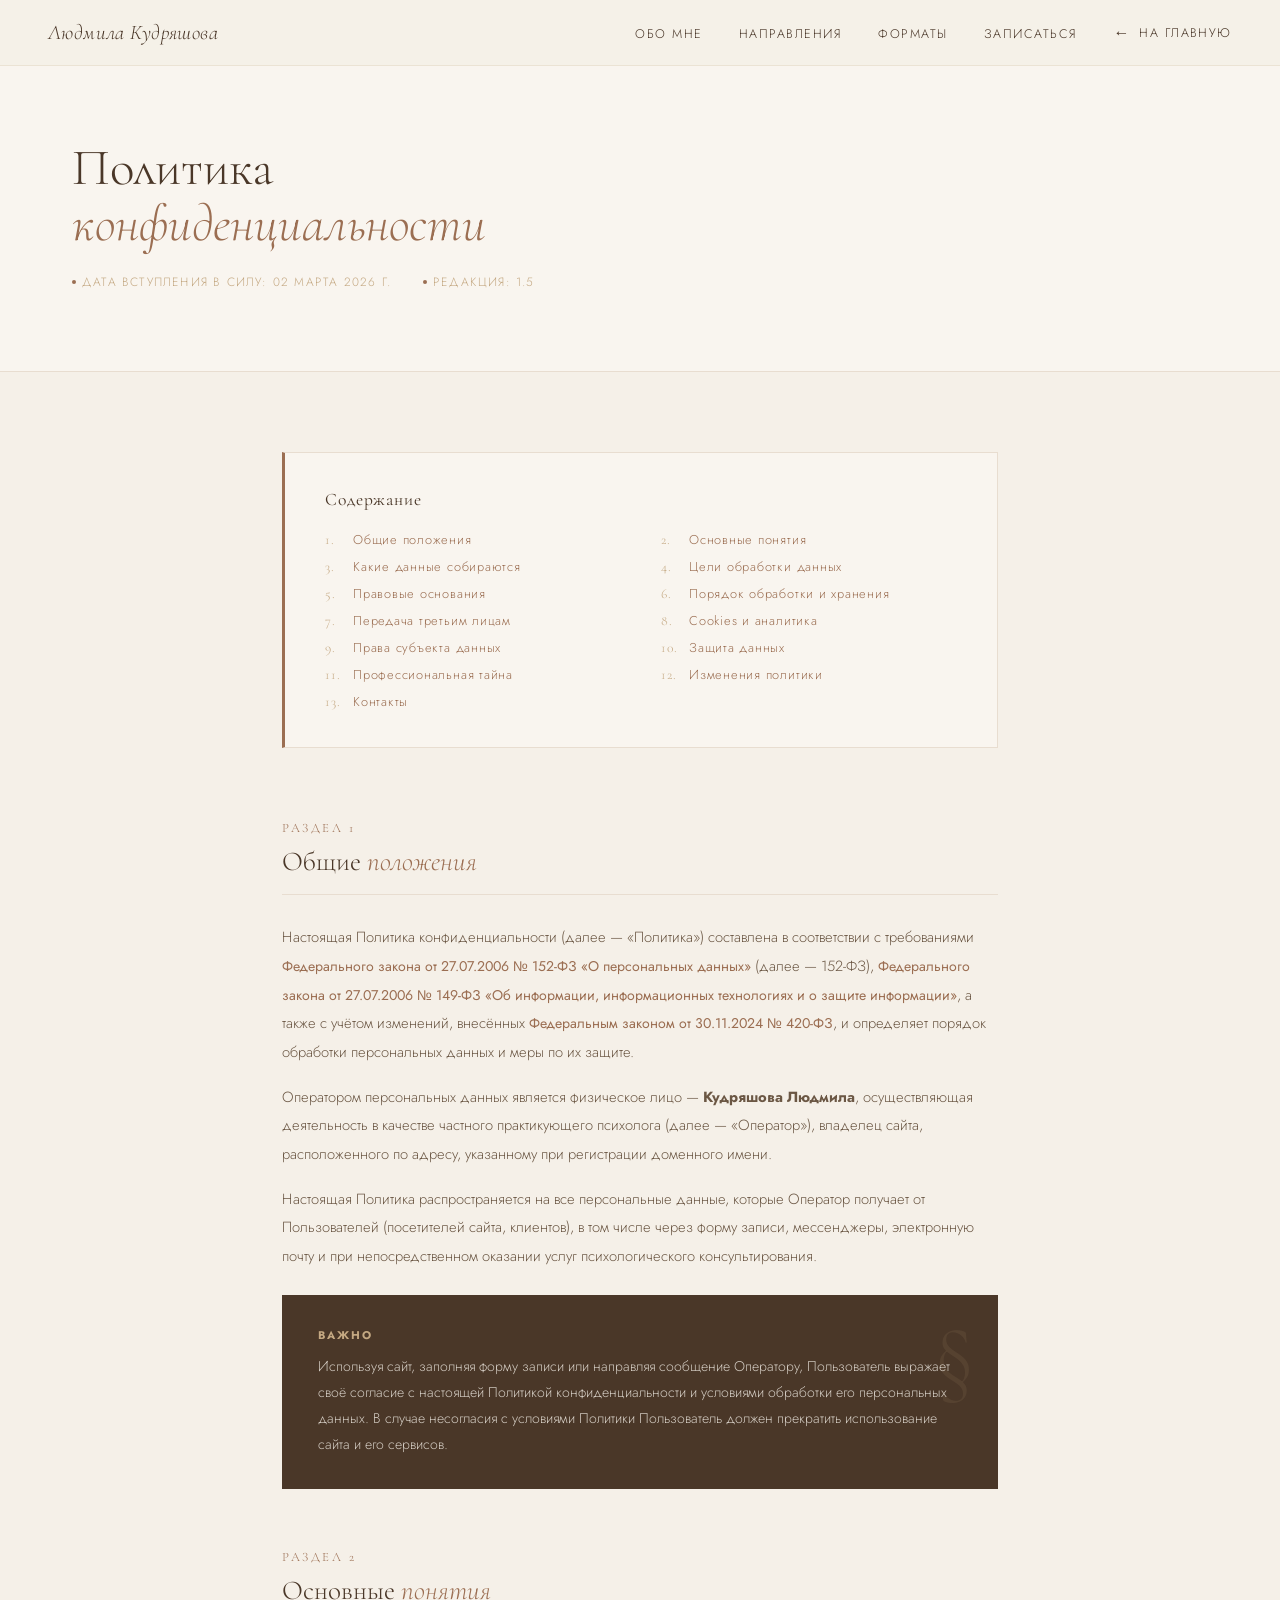
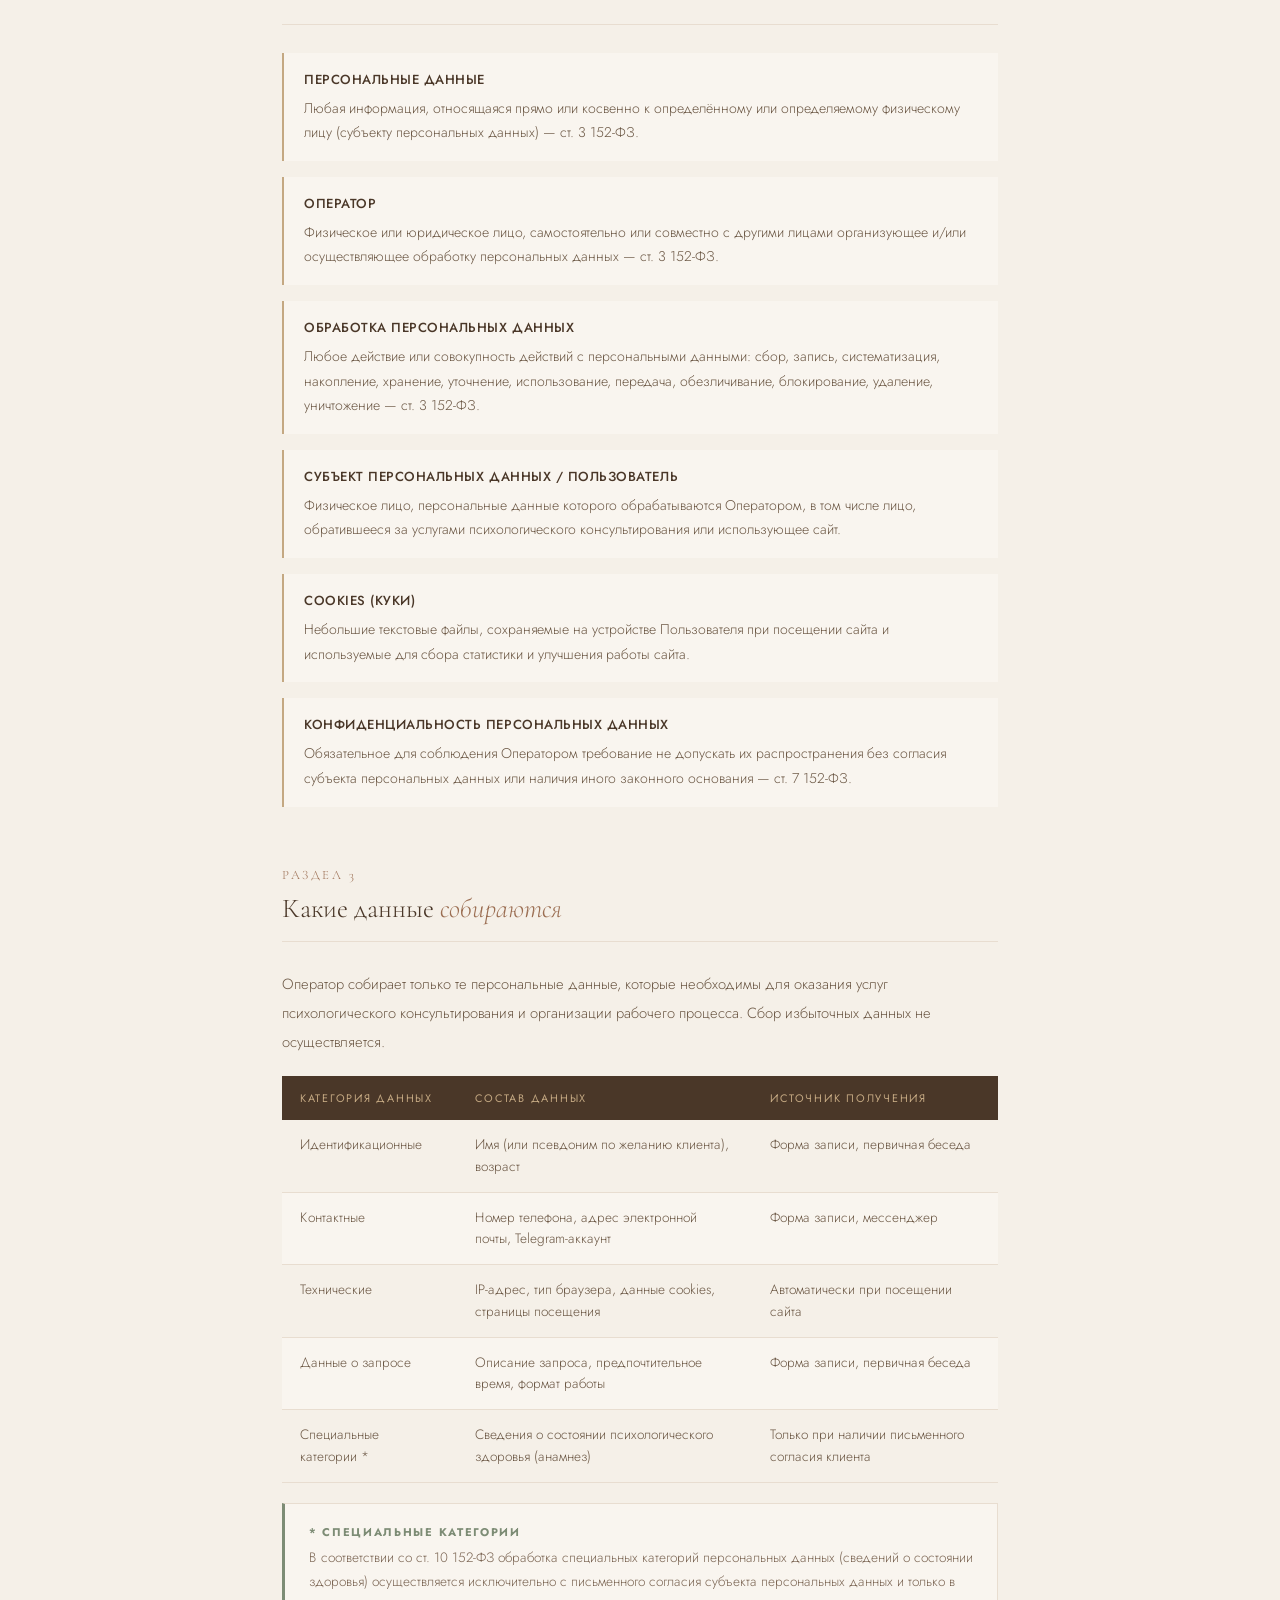
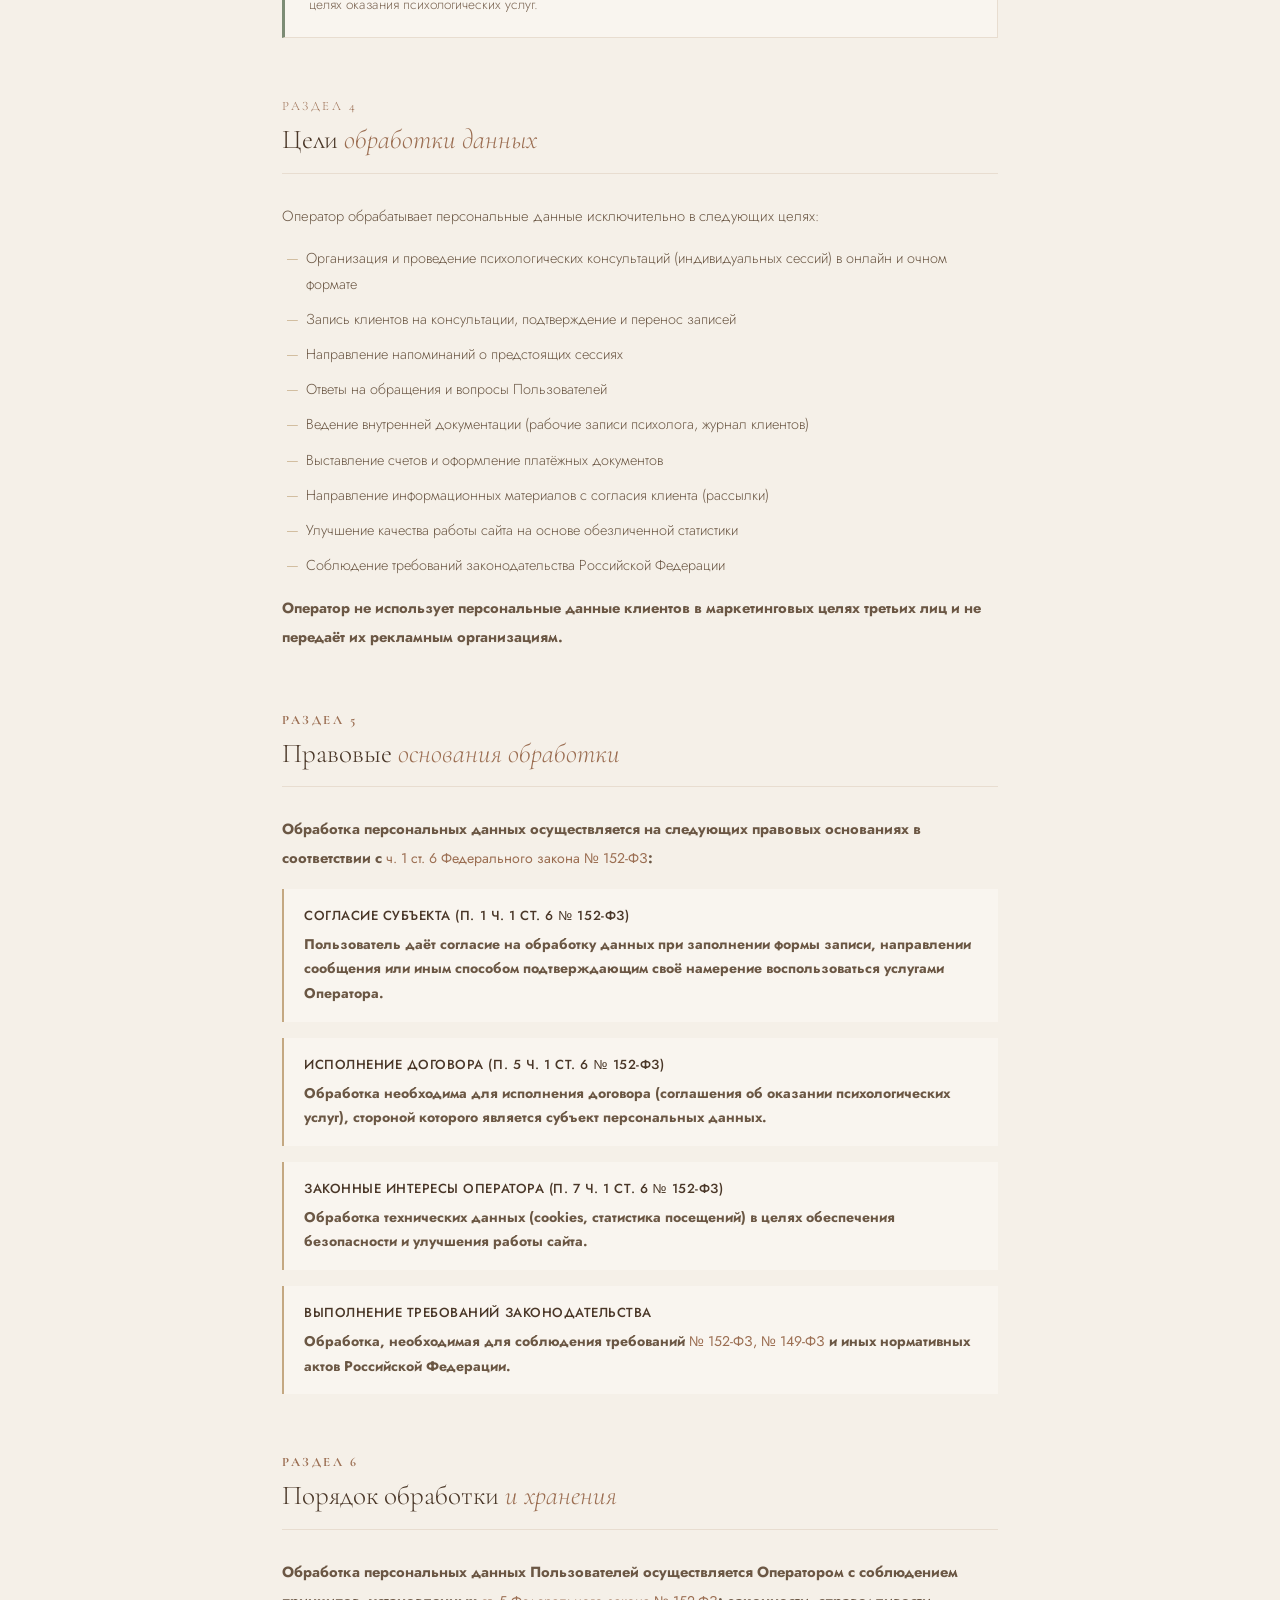
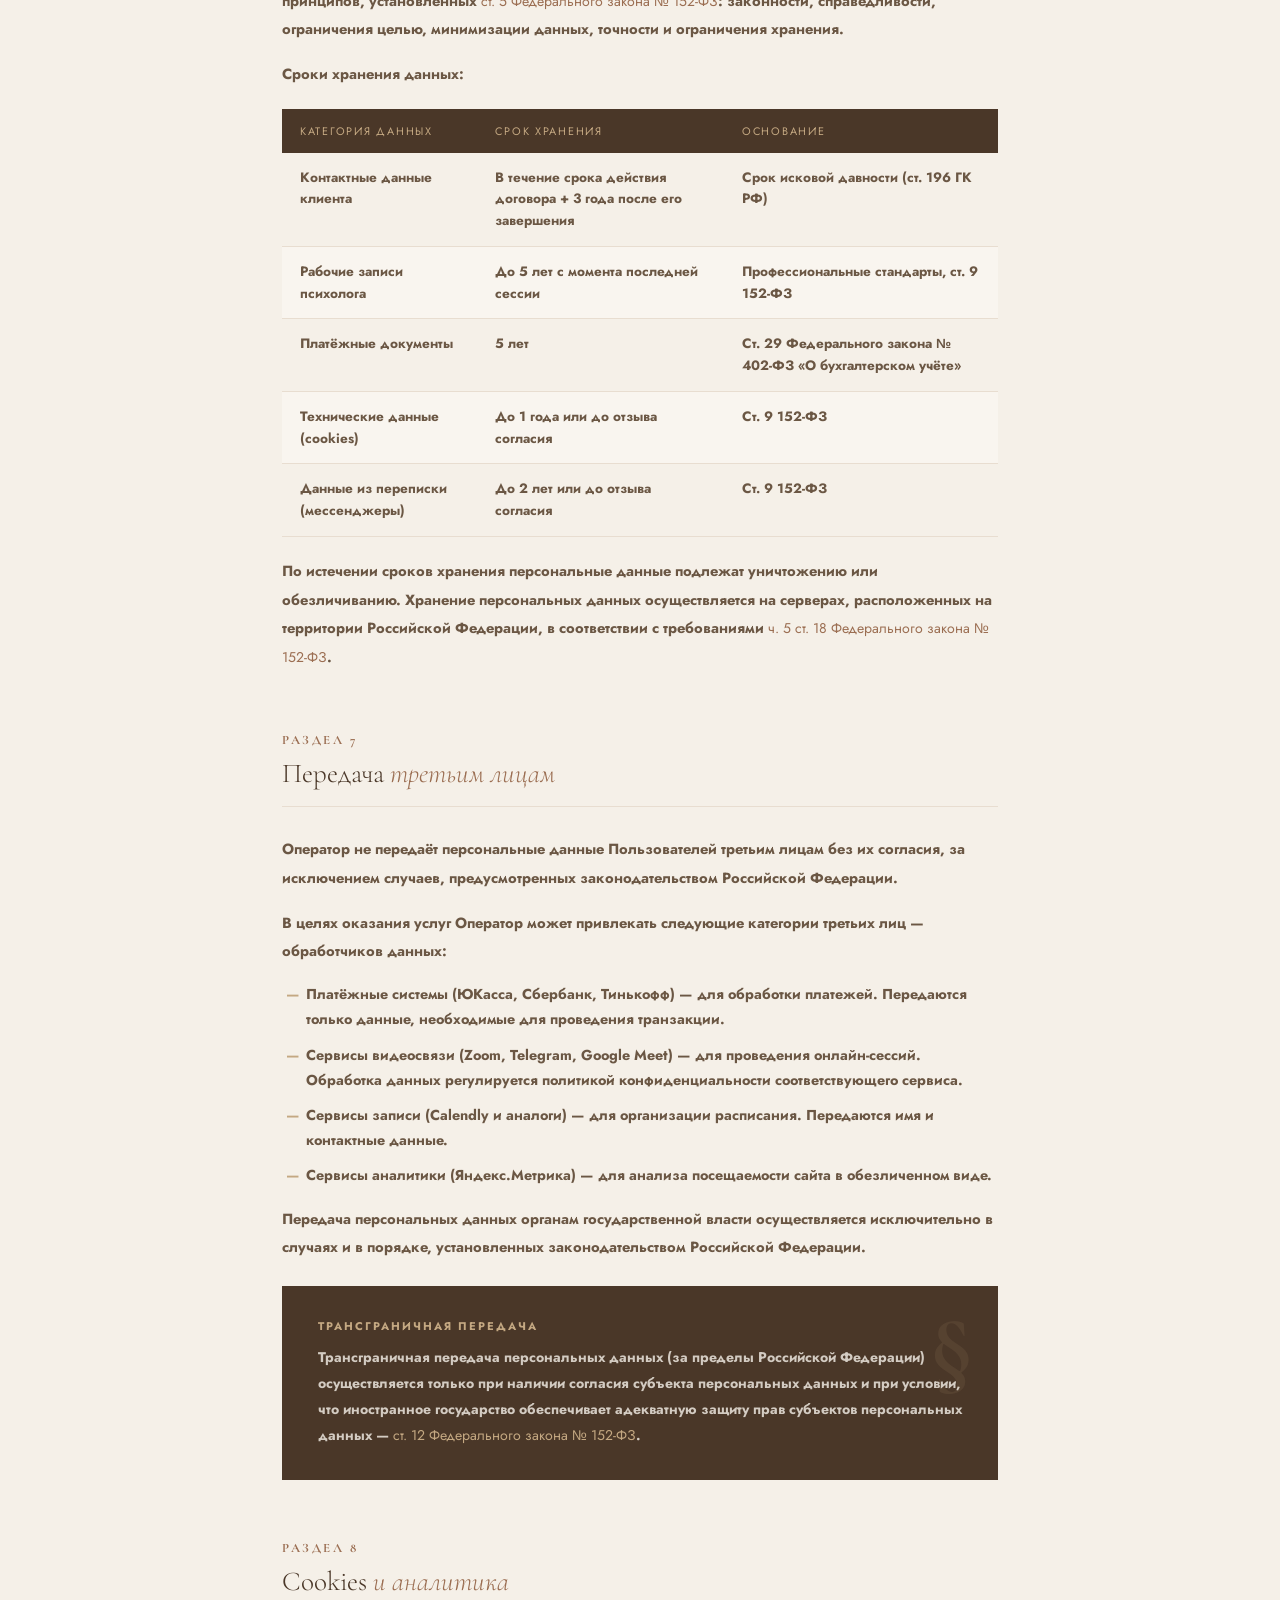
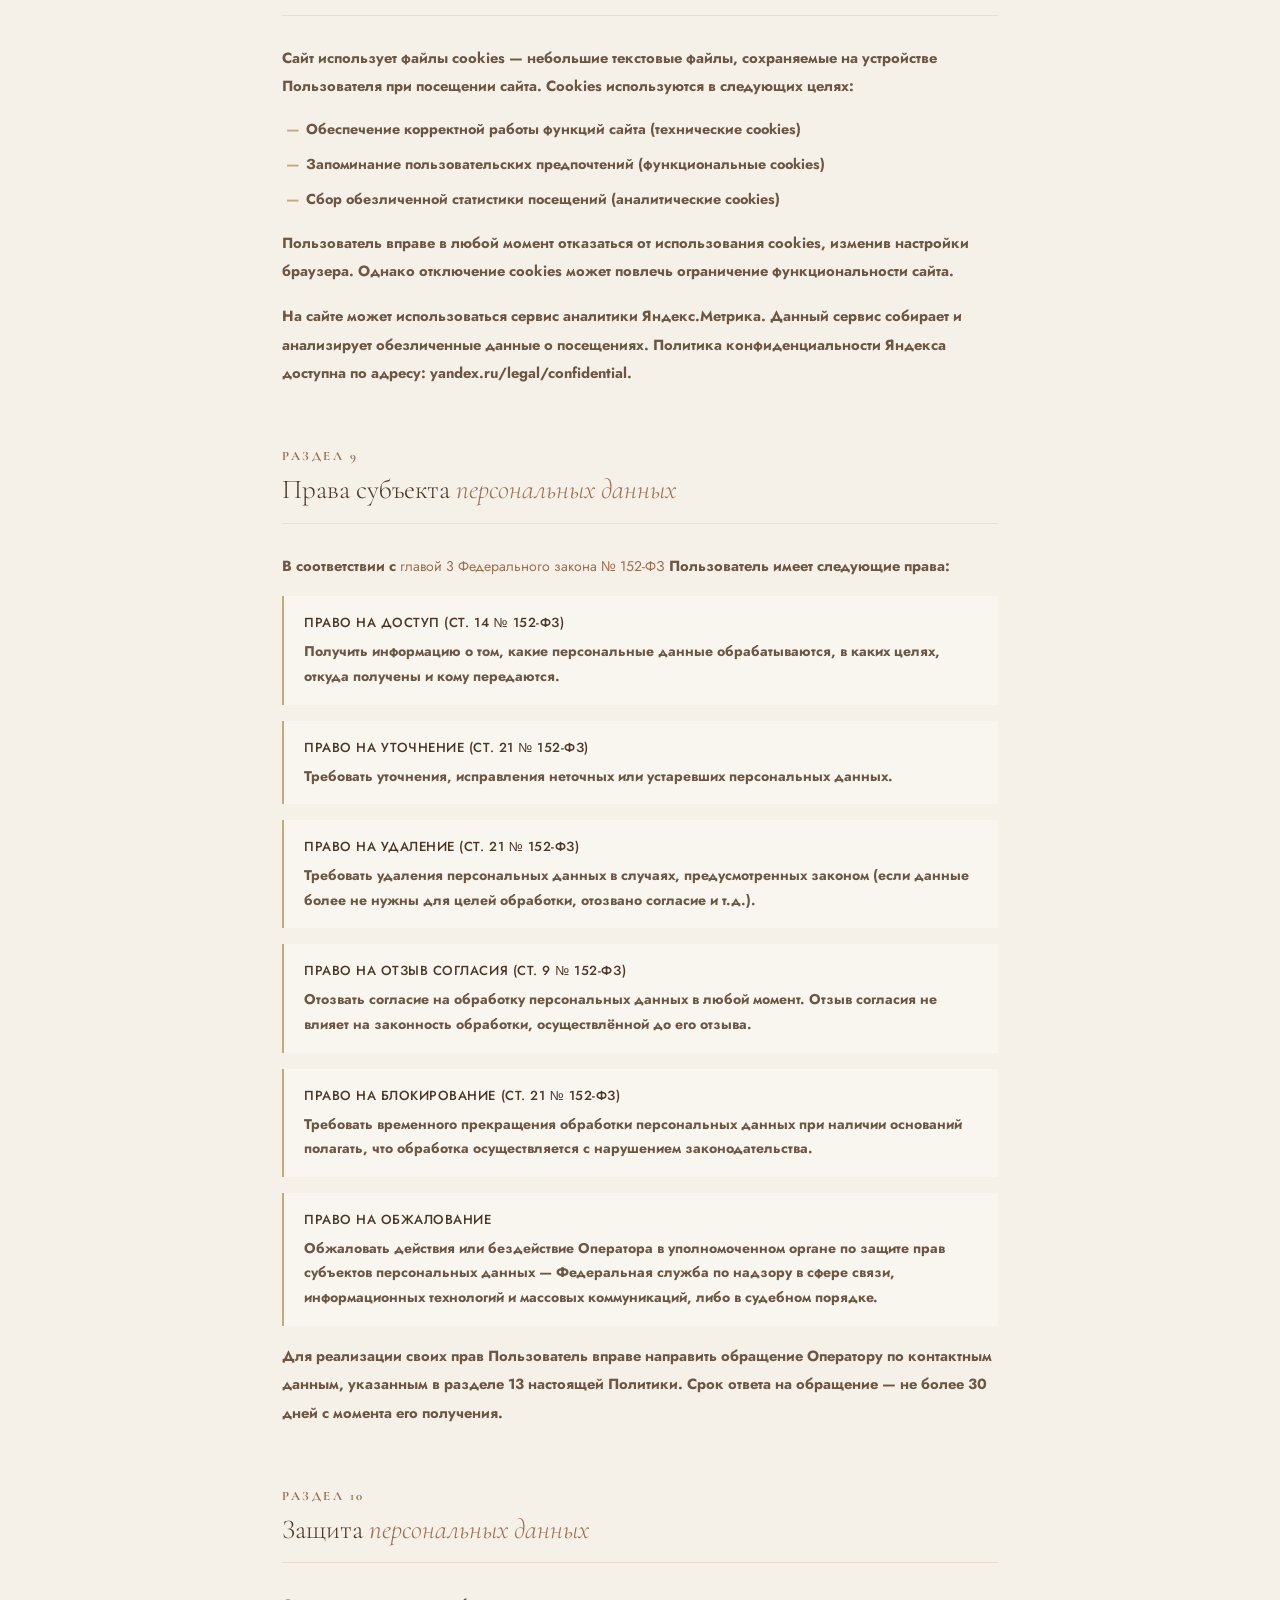
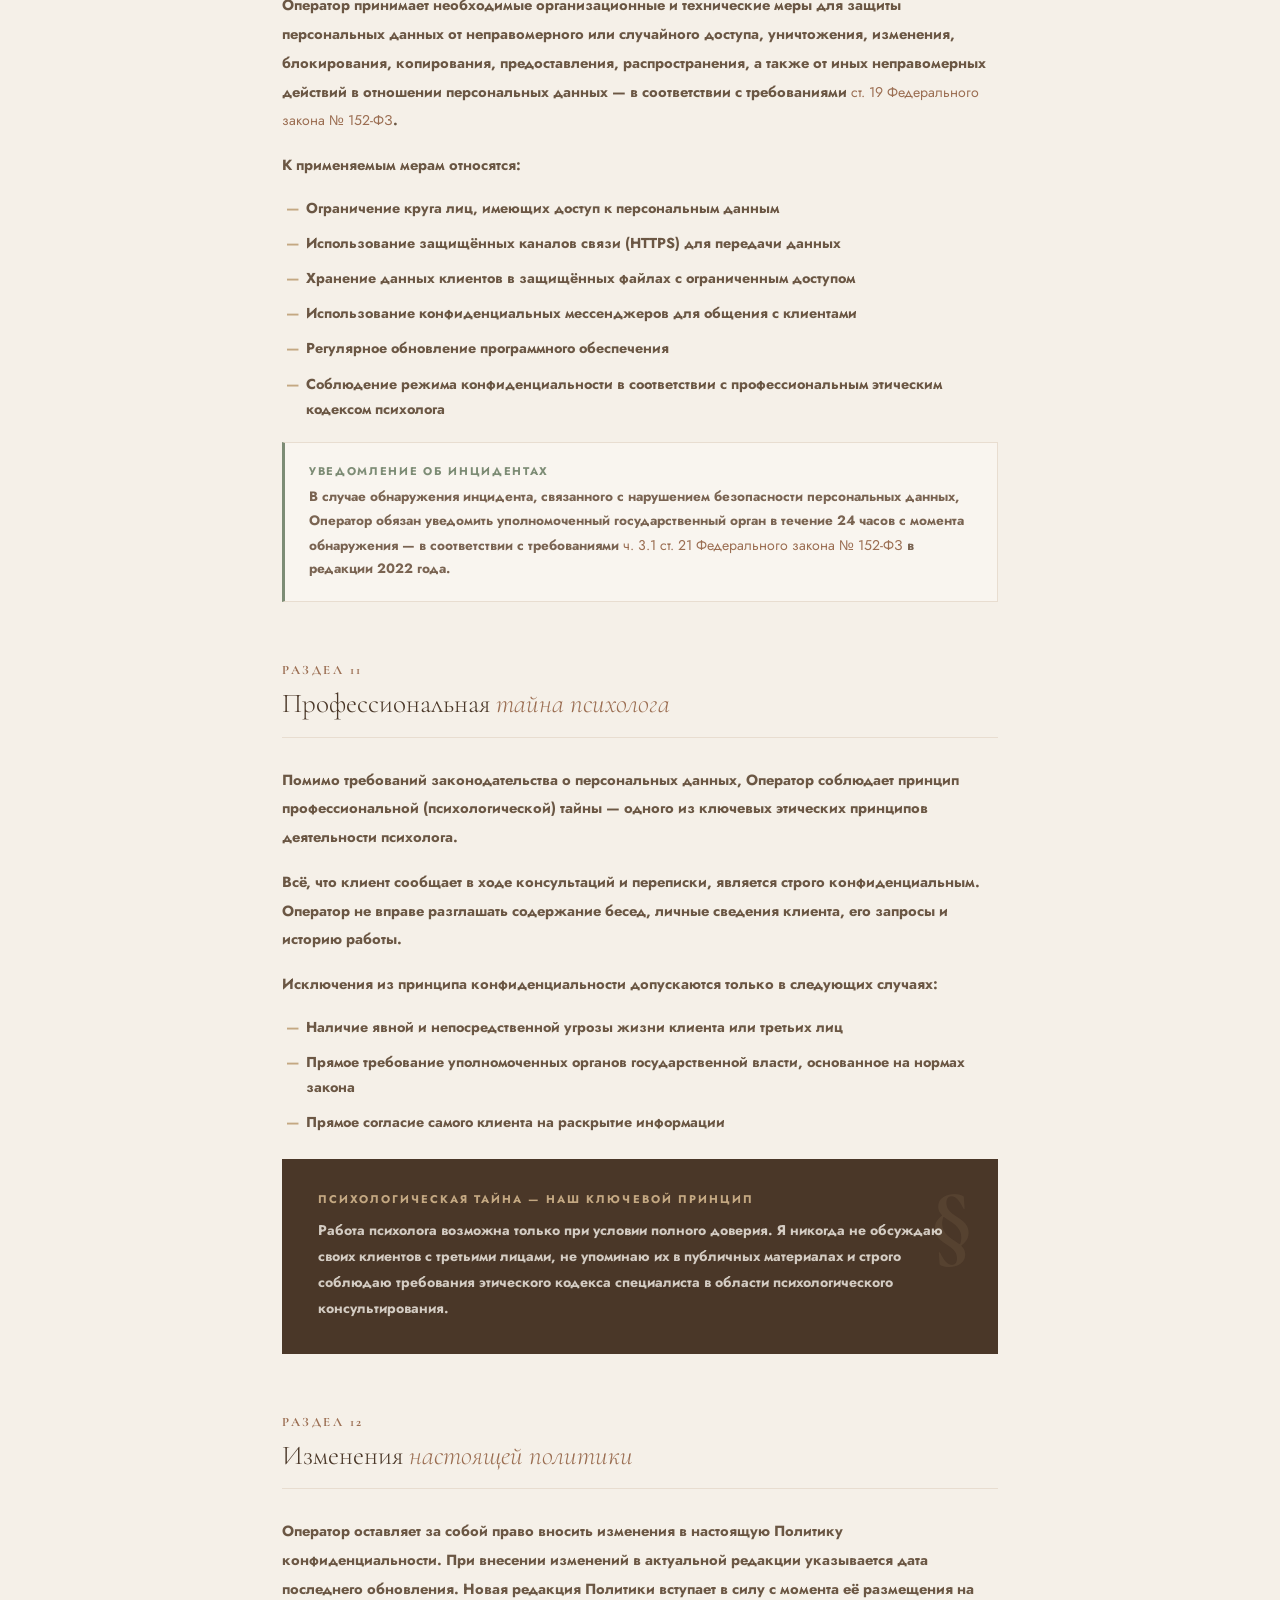
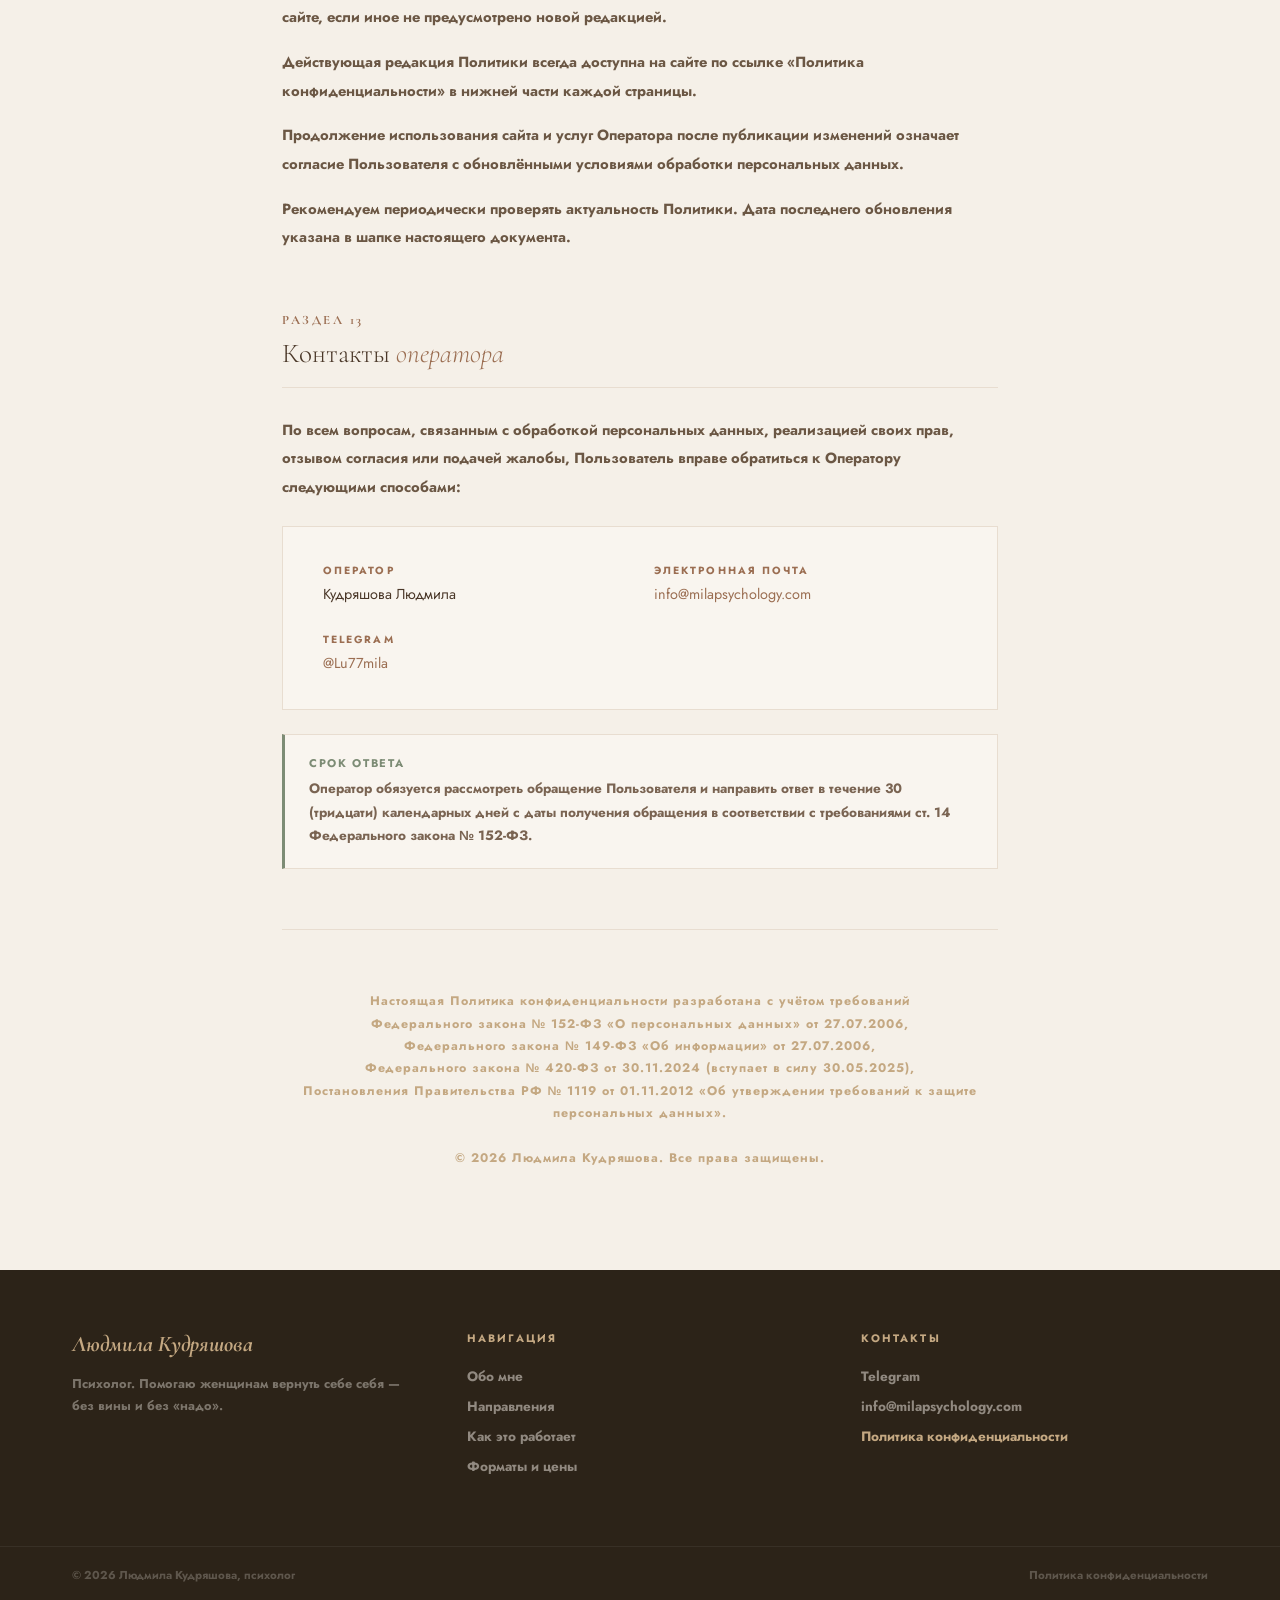
==== commit 1f45bb0b: "Update references to regulatory authority in privacy policy" ====
--- a/privacy-policy.html
+++ b/privacy-policy.html
@@ -835,7 +835,7 @@
       </li>
       <li>
         <strong>Право на обжалование</strong>
-        Обжаловать действия или бездействие Оператора в уполномоченном органе по защите прав субъектов персональных данных — Федеральная служба по надзору в сфере связи, информационных технологий и массовых коммуникаций (<strong>Роскомнадзор</strong>, rkn.gov.ru), либо в судебном порядке.
+        Обжаловать действия или бездействие Оператора в уполномоченном органе по защите прав субъектов персональных данных — Федеральная служба по надзору в сфере связи, информационных технологий и массовых коммуникаций, либо в судебном порядке.
       </li>
     </ul>
 
@@ -862,7 +862,7 @@
 
     <div class="note-box">
       <strong>Уведомление об инцидентах</strong>
-      <p>В случае обнаружения инцидента, связанного с нарушением безопасности персональных данных, Оператор обязан уведомить Роскомнадзор в течение 24 часов с момента обнаружения — в соответствии с требованиями <span class="law-ref">ч. 3.1 ст. 21 Федерального закона № 152-ФЗ</span> в редакции 2022 года.</p>
+      <p>В случае обнаружения инцидента, связанного с нарушением безопасности персональных данных, Оператор обязан уведомить уполномоченный государственный орган в течение 24 часов с момента обнаружения — в соответствии с требованиями <span class="law-ref">ч. 3.1 ст. 21 Федерального закона № 152-ФЗ</span> в редакции 2022 года.</p>
     </div>
   </div>
 
